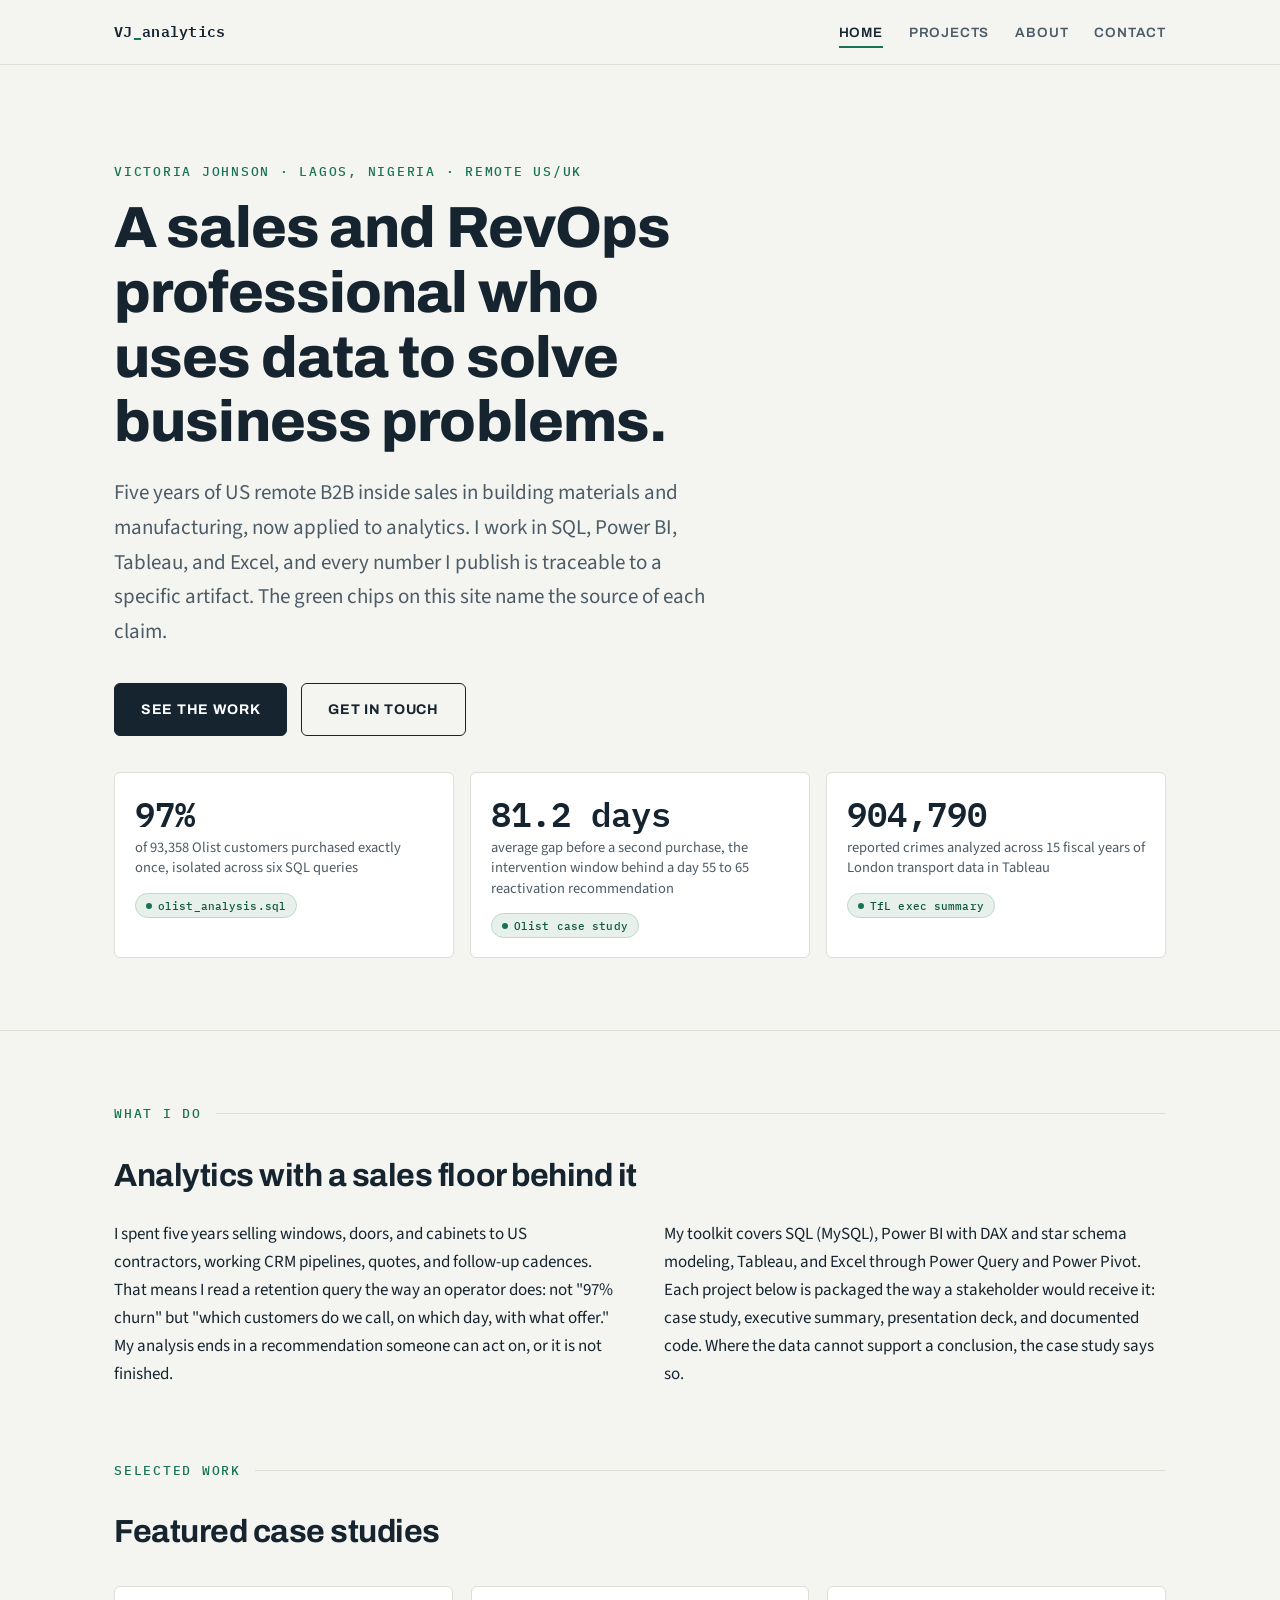
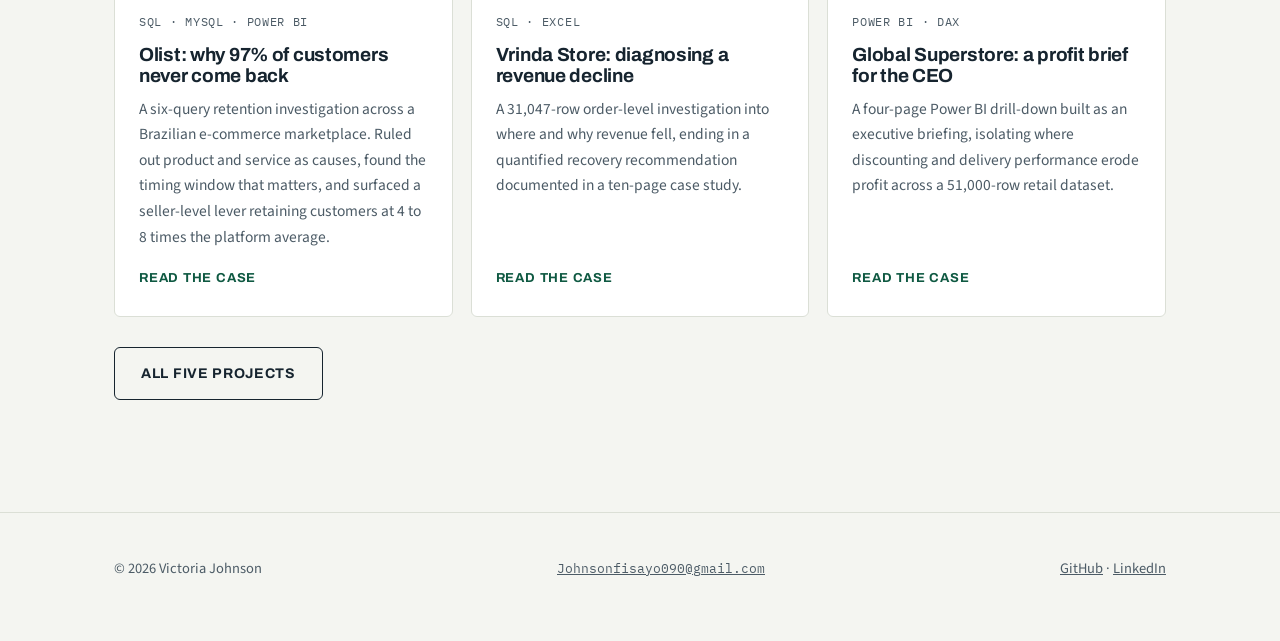
==== index.html @ cd7b1231 "Add files via upload Add portfolio website" ====
<!DOCTYPE html>
<html lang="en">
<head>
<meta charset="UTF-8">
<meta name="viewport" content="width=device-width, initial-scale=1">
<title>Victoria Johnson · Revenue Operations and Data Analyst</title>
<meta name="description" content="Sales and RevOps professional who uses data to solve business problems. SQL, Power BI, Tableau, Excel. Five documented case studies with traceable evidence.">
<link rel="stylesheet" href="styles.css">
</head>
<body>
<header class="site"><div class="wrap nav">
  <a class="mark" href="index.html">VJ<b>_</b>analytics</a>
  <ul>
    <li><a class="on" href="index.html">Home</a></li>
    <li><a href="projects.html">Projects</a></li>
    <li><a href="about.html">About</a></li>
    <li><a href="contact.html">Contact</a></li>
  </ul>
</div></header>

<div class="hero"><div class="wrap">
  <div class="hero-grid">
    <div>
      <p class="eyebrow">Victoria Johnson · Lagos, Nigeria · Remote US/UK</p>
      <h1>A sales and RevOps professional who uses data to solve business problems.</h1>
      <p class="lede">Five years of US remote B2B inside sales in building materials and manufacturing, now applied to analytics. I work in SQL, Power BI, Tableau, and Excel, and every number I publish is traceable to a specific artifact. The green chips on this site name the source of each claim.</p>
      <div class="btn-row">
        <a class="btn solid" href="projects.html">See the work</a>
        <a class="btn ghost" href="contact.html">Get in touch</a>
      </div>
    </div>
    <figure class="portrait">
      <img src="assets/victoria-professional.jpg" alt="Victoria Johnson, Business and Data Analyst" onerror="this.closest('figure').style.display='none'">
      <figcaption>Victoria Johnson · Business and Data Analyst</figcaption>
    </figure>
  </div>

  <div class="stats">
    <div class="stat">
      <span class="num">97%</span>
      <span class="label">of 93,358 Olist customers purchased exactly once, isolated across six SQL queries</span>
      <span class="chip">olist_analysis.sql</span>
    </div>
    <div class="stat">
      <span class="num">81.2 days</span>
      <span class="label">average gap before a second purchase, the intervention window behind a day 55 to 65 reactivation recommendation</span>
      <span class="chip">Olist case study</span>
    </div>
    <div class="stat">
      <span class="num">904,790</span>
      <span class="label">reported crimes analyzed across 15 fiscal years of London transport data in Tableau</span>
      <span class="chip">TfL exec summary</span>
    </div>
  </div>
</div></div>

<section><div class="wrap">
  <div class="rule-label"><p class="eyebrow" style="margin:0">What I do</p></div>
  <h2>Analytics with a sales floor behind it</h2>
  <div class="two-col" style="margin-top:26px">
    <p>I spent five years selling windows, doors, and cabinets to US contractors, working CRM pipelines, quotes, and follow-up cadences. That means I read a retention query the way an operator does: not "97% churn" but "which customers do we call, on which day, with what offer." My analysis ends in a recommendation someone can act on, or it is not finished.</p>
    <p>My toolkit covers SQL (MySQL), Power BI with DAX and star schema modeling, Tableau, and Excel through Power Query and Power Pivot. Each project below is packaged the way a stakeholder would receive it: case study, executive summary, presentation deck, and documented code. Where the data cannot support a conclusion, the case study says so.</p>
  </div>
</div></section>

<section style="padding-top:0"><div class="wrap">
  <div class="rule-label"><p class="eyebrow" style="margin:0">Selected work</p></div>
  <h2>Featured case studies</h2>
  <div class="cards">
    <a class="card" href="olist.html">
      <span class="tools">SQL · MySQL · Power BI</span>
      <h3>Olist: why 97% of customers never come back</h3>
      <p>A six-query retention investigation across a Brazilian e-commerce marketplace. Ruled out product and service as causes, found the timing window that matters, and surfaced a seller-level lever retaining customers at 4 to 8 times the platform average.</p>
      <span class="go">Read the case</span>
    </a>
    <a class="card" href="vrinda.html">
      <span class="tools">SQL · Excel</span>
      <h3>Vrinda Store: diagnosing a revenue decline</h3>
      <p>A 31,047-row order-level investigation into where and why revenue fell, ending in a quantified recovery recommendation documented in a ten-page case study.</p>
      <span class="go">Read the case</span>
    </a>
    <a class="card" href="superstore.html">
      <span class="tools">Power BI · DAX</span>
      <h3>Global Superstore: a profit brief for the CEO</h3>
      <p>A four-page Power BI drill-down built as an executive briefing, isolating where discounting and delivery performance erode profit across a 51,000-row retail dataset.</p>
      <span class="go">Read the case</span>
    </a>
  </div>
  <div style="margin-top:30px"><a class="btn ghost" href="projects.html">All five projects</a></div>
</div></section>

<footer><div class="wrap foot">
  <span>© 2026 Victoria Johnson</span>
  <span class="mono"><a href="mailto:Johnsonfisayo090@gmail.com">Johnsonfisayo090@gmail.com</a></span>
  <span><a href="https://github.com/Vickytoria-lab">GitHub</a> · <a href="https://linkedin.com/in/victoria-johnson-a35b73405">LinkedIn</a></span>
</div></footer>
</body>
</html>
---- styles.css ----
/* Victoria Johnson · Evidence-ledger design system */
@import url('https://fonts.googleapis.com/css2?family=Archivo:wght@500;600;700;800&family=Source+Sans+3:ital,wght@0,400;0,600;1,400&family=IBM+Plex+Mono:wght@400;500;600&display=swap');

:root{
  --ink:#16242F;
  --ink-soft:#4C5B66;
  --paper:#F4F5F1;
  --panel:#FFFFFF;
  --line:#DBDFD6;
  --green:#177357;
  --green-deep:#0F5942;
  --green-soft:#E7F0EB;
  --amber:#A96A1C;
  --max:1100px;
  --radius:6px;
}
*{margin:0;padding:0;box-sizing:border-box}
html{scroll-behavior:smooth}
@media (prefers-reduced-motion:reduce){html{scroll-behavior:auto}*{animation:none!important;transition:none!important}}
body{
  font-family:'Source Sans 3',system-ui,sans-serif;
  font-size:17px;line-height:1.65;
  color:var(--ink);background:var(--paper);
  -webkit-font-smoothing:antialiased;
}
a{color:var(--green-deep)}
a:focus-visible,button:focus-visible{outline:2px solid var(--green);outline-offset:3px}
.wrap{max-width:var(--max);margin:0 auto;padding:0 24px}

/* ---------- nav ---------- */
header.site{
  position:sticky;top:0;z-index:50;
  background:rgba(244,245,241,.92);backdrop-filter:blur(8px);
  border-bottom:1px solid var(--line);
}
.nav{display:flex;align-items:center;justify-content:space-between;height:64px}
.mark{font-family:'IBM Plex Mono',monospace;font-weight:600;font-size:15px;color:var(--ink);text-decoration:none;letter-spacing:.02em}
.mark b{color:var(--green)}
.nav ul{display:flex;gap:26px;list-style:none}
.nav ul a{font-family:'Archivo',sans-serif;font-weight:600;font-size:13.5px;letter-spacing:.06em;text-transform:uppercase;text-decoration:none;color:var(--ink-soft);padding:6px 0;border-bottom:2px solid transparent}
.nav ul a:hover{color:var(--ink)}
.nav ul a.on{color:var(--ink);border-bottom-color:var(--green)}
@media(max-width:640px){.nav ul{gap:16px}.nav ul a{font-size:12px}}

/* ---------- type ---------- */
h1,h2,h3{font-family:'Archivo',sans-serif;line-height:1.12;letter-spacing:-.015em}
h1{font-weight:800;font-size:clamp(34px,5.5vw,58px)}
h2{font-weight:700;font-size:clamp(24px,3.2vw,32px)}
h3{font-weight:700;font-size:19px}
.eyebrow{font-family:'IBM Plex Mono',monospace;font-size:12.5px;font-weight:500;letter-spacing:.14em;text-transform:uppercase;color:var(--green);margin-bottom:14px}
.lede{font-size:clamp(18px,2.2vw,21px);color:var(--ink-soft);max-width:46em}
p{max-width:46em}

/* ---------- evidence chip: the signature ---------- */
.chip{
  display:inline-flex;align-items:center;gap:6px;
  font-family:'IBM Plex Mono',monospace;font-size:11px;font-weight:500;
  color:var(--green-deep);background:var(--green-soft);
  border:1px solid #BFD8CC;border-radius:100px;
  padding:2.5px 10px;vertical-align:middle;white-space:nowrap;
  letter-spacing:.01em;
}
.chip::before{content:"";width:6px;height:6px;border-radius:50%;background:var(--green)}
.num{font-family:'IBM Plex Mono',monospace;font-weight:600;font-variant-numeric:tabular-nums}

/* ---------- sections ---------- */
section{padding:72px 0}
.hero{padding:96px 0 72px;border-bottom:1px solid var(--line)}
.hero h1{max-width:15em;margin:0 0 20px}
.hero .lede{margin-bottom:34px}
.rule-label{display:flex;align-items:center;gap:14px;margin-bottom:34px}
.rule-label::after{content:"";flex:1;height:1px;background:var(--line)}

/* ---------- stat cards ---------- */
.stats{display:grid;grid-template-columns:repeat(auto-fit,minmax(230px,1fr));gap:16px;margin:36px 0 0}
.stat{background:var(--panel);border:1px solid var(--line);border-radius:var(--radius);padding:22px 20px 18px}
.stat .num{display:block;font-size:34px;color:var(--ink);line-height:1.1}
.stat .label{display:block;font-size:14.5px;color:var(--ink-soft);margin:6px 0 12px;line-height:1.4}

/* ---------- buttons ---------- */
.btn{display:inline-block;font-family:'Archivo',sans-serif;font-weight:700;font-size:14px;letter-spacing:.05em;text-transform:uppercase;text-decoration:none;padding:14px 26px;border-radius:var(--radius);border:1.5px solid var(--ink)}
.btn.solid{background:var(--ink);color:#fff}
.btn.solid:hover{background:var(--green-deep);border-color:var(--green-deep)}
.btn.ghost{color:var(--ink)}
.btn.ghost:hover{border-color:var(--green);color:var(--green-deep)}
.btn-row{display:flex;gap:14px;flex-wrap:wrap}

/* ---------- project cards ---------- */
.cards{display:grid;grid-template-columns:repeat(auto-fill,minmax(320px,1fr));gap:18px;margin-top:36px}
.card{background:var(--panel);border:1px solid var(--line);border-radius:var(--radius);padding:26px 24px;display:flex;flex-direction:column;text-decoration:none;color:var(--ink);transition:border-color .15s, transform .15s}
.card:hover{border-color:var(--green);transform:translateY(-2px)}
.card .tools{font-family:'IBM Plex Mono',monospace;font-size:11.5px;color:var(--ink-soft);letter-spacing:.06em;text-transform:uppercase;margin-bottom:12px}
.card h3{margin-bottom:10px}
.card p{font-size:15.5px;color:var(--ink-soft);flex:1}
.card .go{font-family:'Archivo',sans-serif;font-weight:700;font-size:13px;letter-spacing:.06em;text-transform:uppercase;color:var(--green-deep);margin-top:18px}

/* ---------- case pages ---------- */
.case-head{padding:72px 0 48px;border-bottom:1px solid var(--line)}
.meta{display:flex;flex-wrap:wrap;gap:10px 28px;margin-top:26px;font-family:'IBM Plex Mono',monospace;font-size:13px;color:var(--ink-soft)}
.meta b{color:var(--ink);font-weight:600}
.case section{padding:52px 0;border-bottom:1px solid var(--line)}
.case section:last-of-type{border-bottom:none}
.case h2{margin-bottom:18px}
.case p + p{margin-top:14px}
.finding{background:var(--panel);border:1px solid var(--line);border-left:3px solid var(--green);border-radius:var(--radius);padding:22px 24px;margin-top:16px}
.finding h3{margin-bottom:8px}
.finding p{font-size:16px;color:var(--ink-soft)}
.caveat{background:#FBF6EC;border:1px solid #E8DCC2;border-left:3px solid var(--amber);border-radius:var(--radius);padding:20px 24px;margin-top:16px;font-size:15.5px;color:#5C4A28}
.artifact-list{list-style:none;margin-top:14px}
.artifact-list li{display:flex;align-items:baseline;gap:12px;padding:12px 0;border-bottom:1px dashed var(--line);font-size:15.5px}
.artifact-list li::before{content:"→";font-family:'IBM Plex Mono',monospace;color:var(--green)}
.shot{margin-top:26px}
.shot img{width:100%;border:1px solid var(--line);border-radius:var(--radius);display:block}
.shot figcaption{font-family:'IBM Plex Mono',monospace;font-size:12px;color:var(--ink-soft);margin-top:8px}

/* ---------- about / lists ---------- */
.two-col{display:grid;grid-template-columns:1fr 1fr;gap:48px}
@media(max-width:820px){.two-col{grid-template-columns:1fr}}
.skill-groups{display:grid;grid-template-columns:repeat(auto-fit,minmax(240px,1fr));gap:18px;margin-top:30px}
.skill-groups .g{background:var(--panel);border:1px solid var(--line);border-radius:var(--radius);padding:20px}
.skill-groups h3{font-size:15px;text-transform:uppercase;letter-spacing:.06em;margin-bottom:10px;color:var(--green-deep)}
.skill-groups ul{list-style:none;font-size:15.5px;color:var(--ink-soft)}
.skill-groups li{padding:4px 0}
.timeline{margin-top:26px;border-left:2px solid var(--line);padding-left:26px}
.timeline .t{margin-bottom:26px;position:relative}
.timeline .t::before{content:"";position:absolute;left:-32.5px;top:7px;width:11px;height:11px;border-radius:50%;background:var(--paper);border:2.5px solid var(--green)}
.timeline .when{font-family:'IBM Plex Mono',monospace;font-size:12.5px;color:var(--ink-soft);letter-spacing:.05em}
.timeline h3{margin:4px 0 6px}
.timeline p{font-size:15.5px;color:var(--ink-soft)}

/* ---------- contact ---------- */
.contact-grid{display:grid;grid-template-columns:repeat(auto-fit,minmax(260px,1fr));gap:18px;margin-top:36px}
.contact-grid a{background:var(--panel);border:1px solid var(--line);border-radius:var(--radius);padding:24px;text-decoration:none;color:var(--ink);display:block;transition:border-color .15s}
.contact-grid a:hover{border-color:var(--green)}
.contact-grid .k{font-family:'IBM Plex Mono',monospace;font-size:12px;letter-spacing:.1em;text-transform:uppercase;color:var(--green);display:block;margin-bottom:8px}
.contact-grid .v{font-weight:600;word-break:break-all}

/* ---------- portraits ---------- */
.hero-grid{display:grid;grid-template-columns:1.5fr 1fr;gap:56px;align-items:center}
@media(max-width:820px){.hero-grid{grid-template-columns:1fr}.hero-grid .portrait{max-width:340px}}
.portrait{position:relative}
.portrait img{width:100%;display:block;border-radius:var(--radius);border:1px solid var(--line);box-shadow:0 18px 40px -22px rgba(22,36,47,.35)}
.portrait figcaption{font-family:'IBM Plex Mono',monospace;font-size:12px;color:var(--ink-soft);margin-top:10px}
.portrait::after{content:"";position:absolute;inset:14px -14px -14px 14px;border:1.5px solid var(--green);border-radius:var(--radius);z-index:-1}

/* ---------- pager ---------- */
.pager{display:flex;justify-content:space-between;gap:16px;padding:34px 0 8px}
.pager a{font-family:'Archivo',sans-serif;font-weight:700;font-size:13.5px;letter-spacing:.05em;text-transform:uppercase;text-decoration:none;color:var(--ink);border:1.5px solid var(--line);border-radius:var(--radius);padding:14px 20px;flex:1;max-width:340px}
.pager a:hover{border-color:var(--green);color:var(--green-deep)}
.pager .next{text-align:right;margin-left:auto}
.pager small{display:block;font-family:'IBM Plex Mono',monospace;font-weight:400;font-size:11px;letter-spacing:.1em;color:var(--ink-soft);text-transform:uppercase;margin-bottom:4px}

/* ---------- footer ---------- */
footer{border-top:1px solid var(--line);padding:44px 0 60px;margin-top:40px}
.foot{display:flex;flex-wrap:wrap;gap:18px 40px;justify-content:space-between;align-items:baseline;font-size:14.5px;color:var(--ink-soft)}
.foot a{color:var(--ink-soft)}
.foot .mono{font-family:'IBM Plex Mono',monospace;font-size:12.5px}
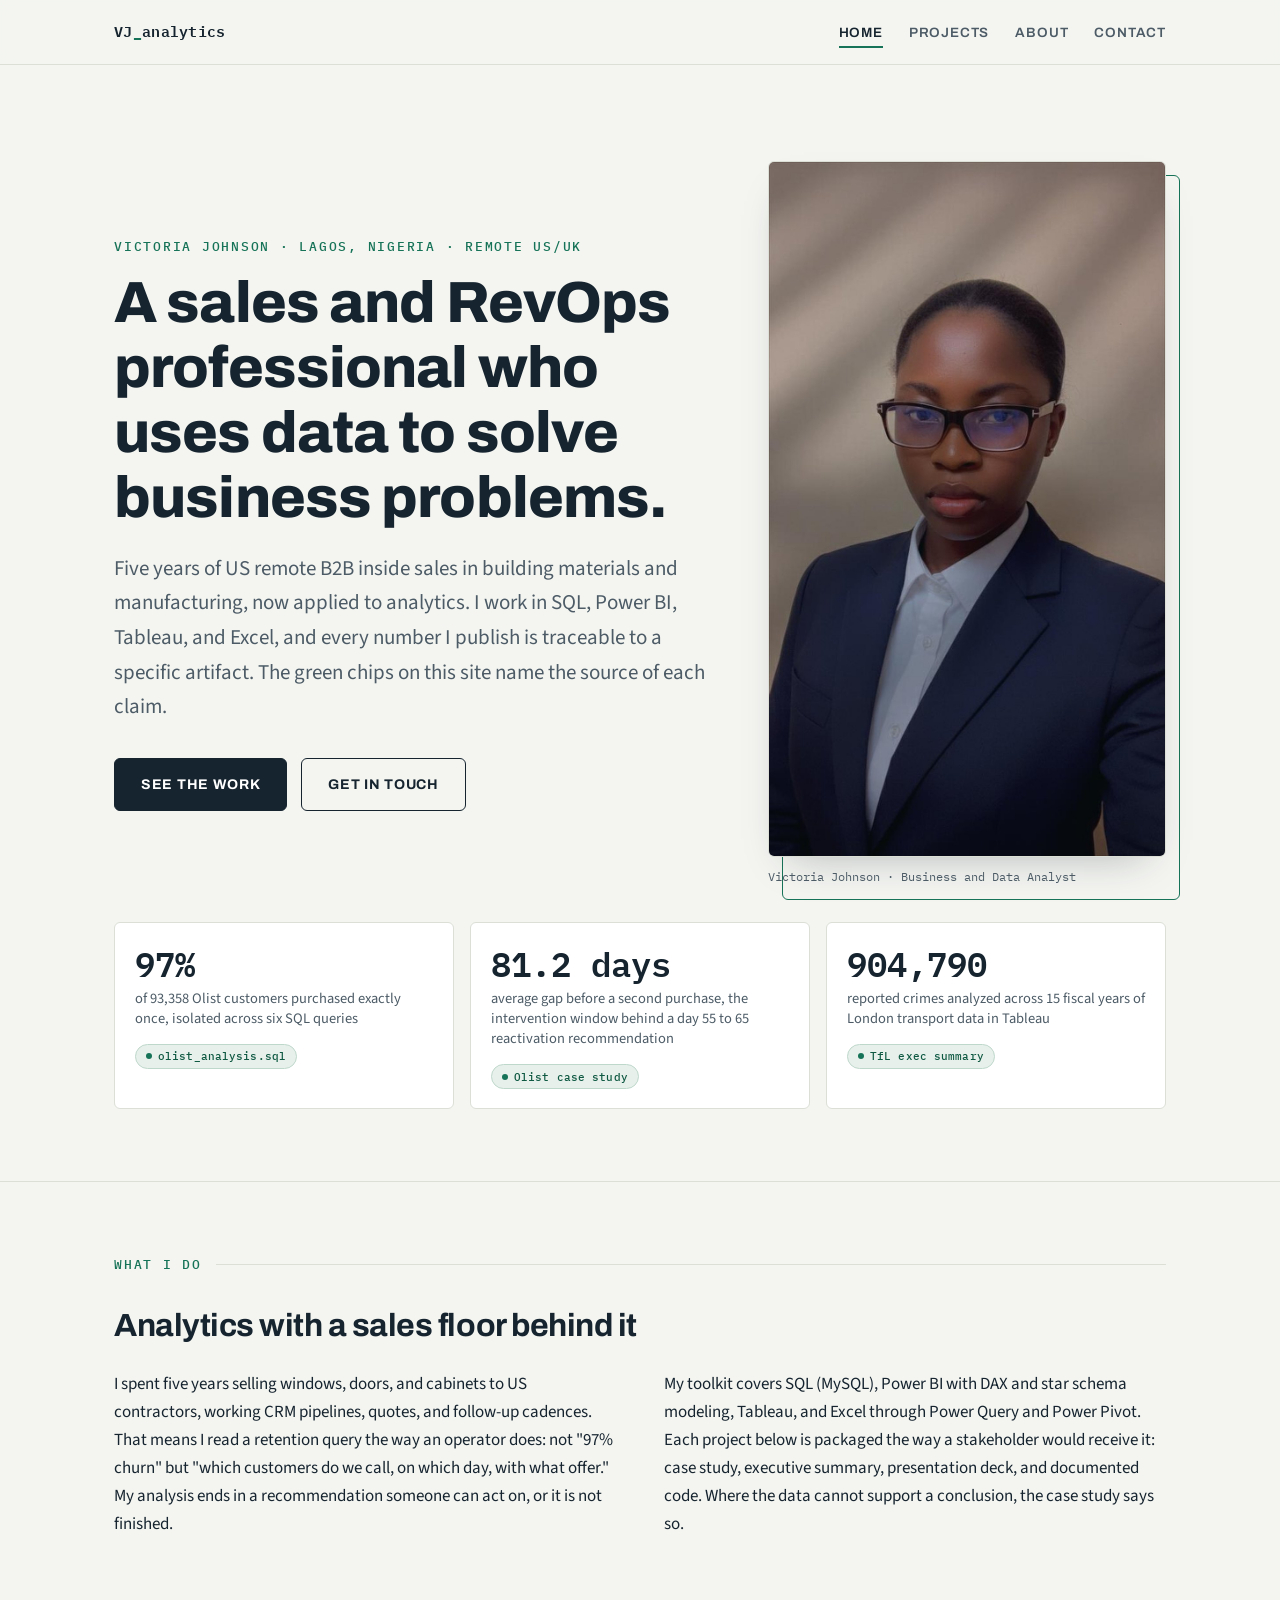
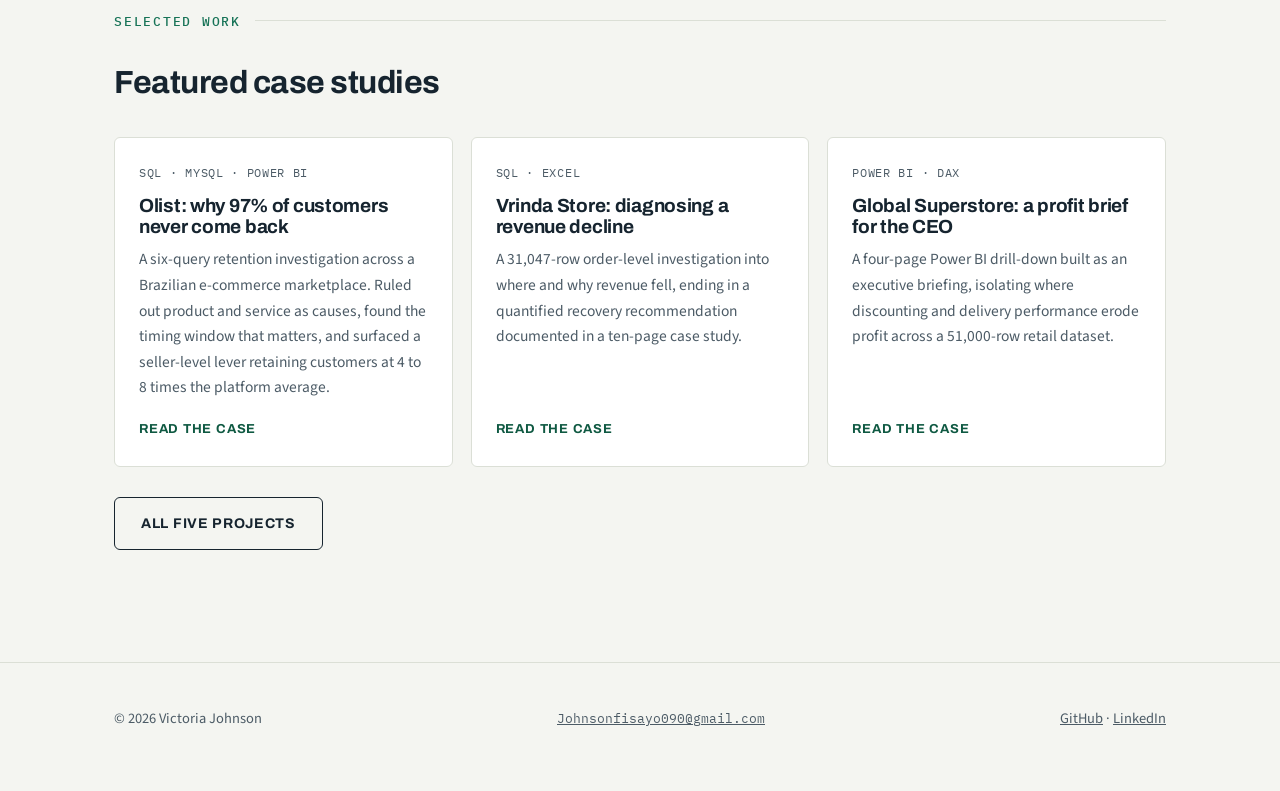
==== commit 28f1d881: "Add files via upload" ====
--- a/index.html
+++ b/index.html
@@ -30,7 +30,7 @@
       </div>
     </div>
     <figure class="portrait">
-      <img src="assets/victoria-professional.jpg" alt="Victoria Johnson, Business and Data Analyst" onerror="this.closest('figure').style.display='none'">
+      <img src="victoria-professional.jpg" alt="Victoria Johnson, Business and Data Analyst" onerror="this.closest('figure').style.display='none'">
       <figcaption>Victoria Johnson · Business and Data Analyst</figcaption>
     </figure>
   </div>
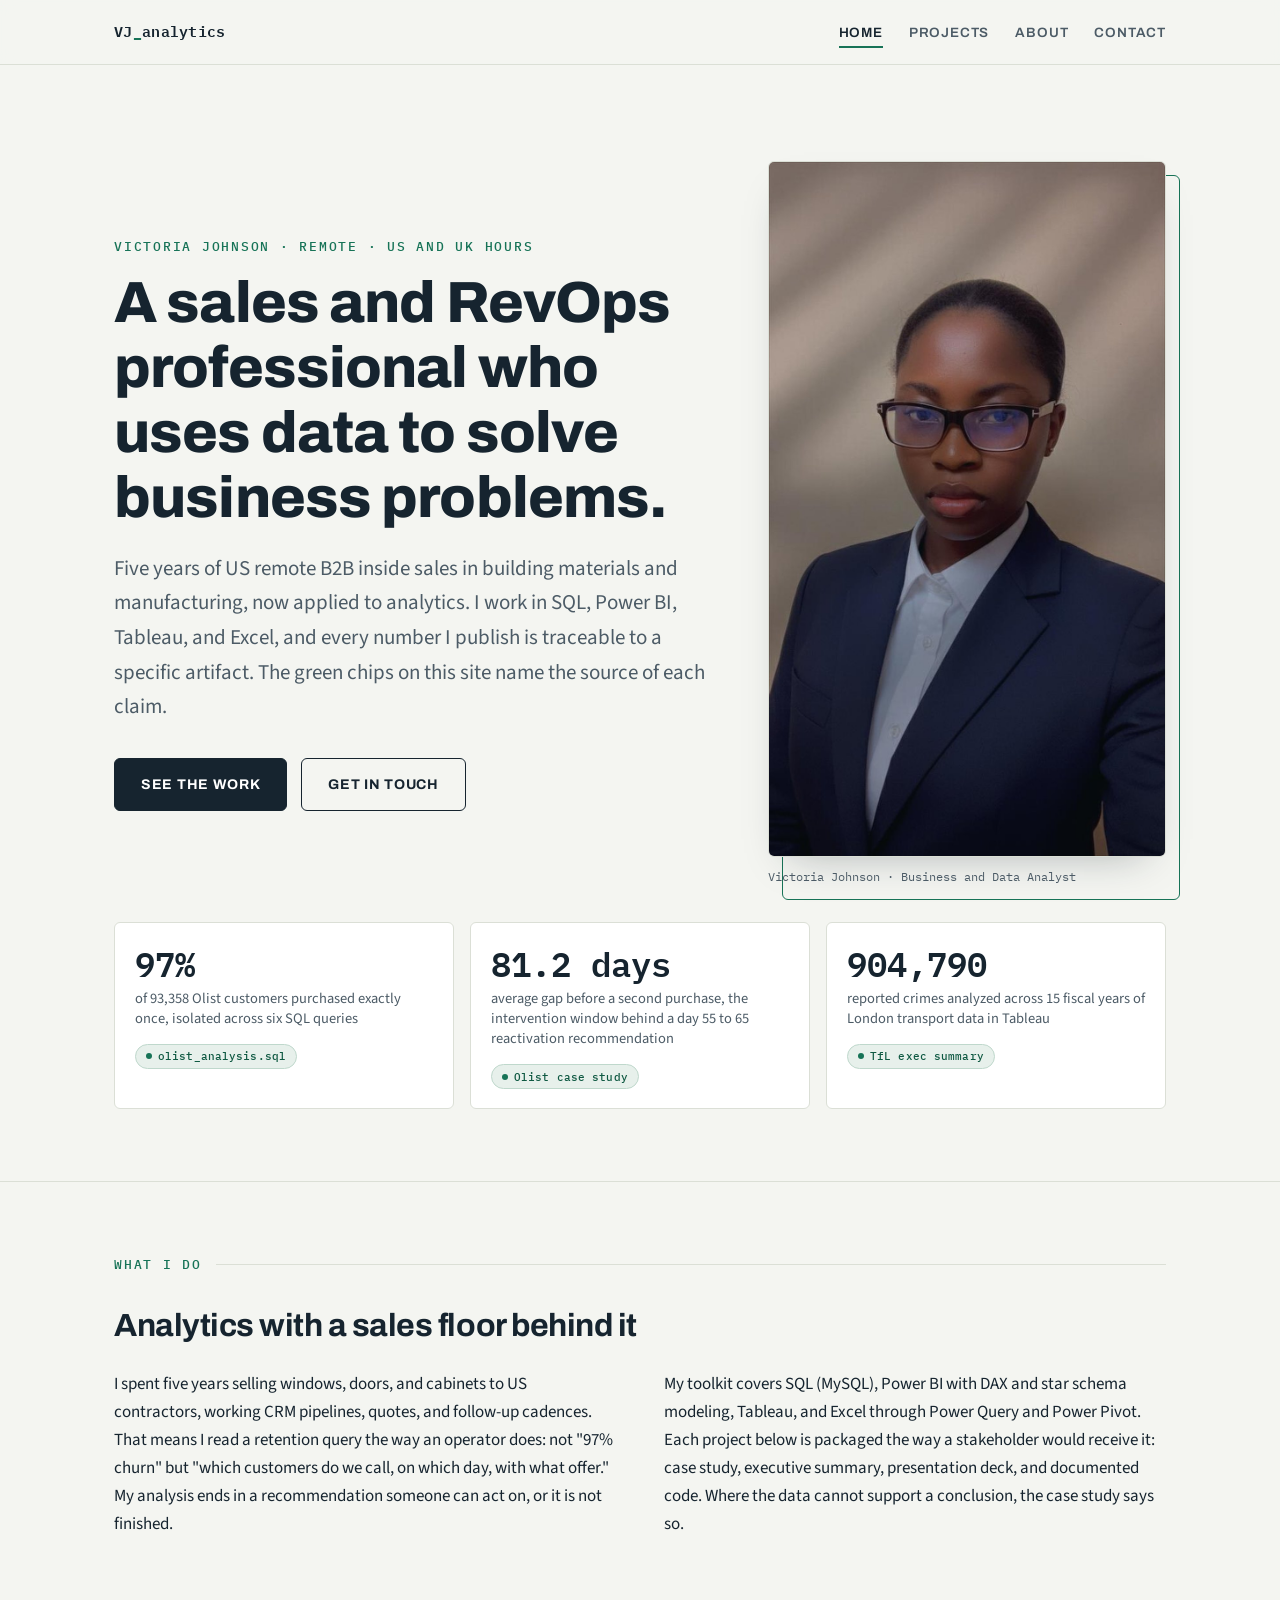
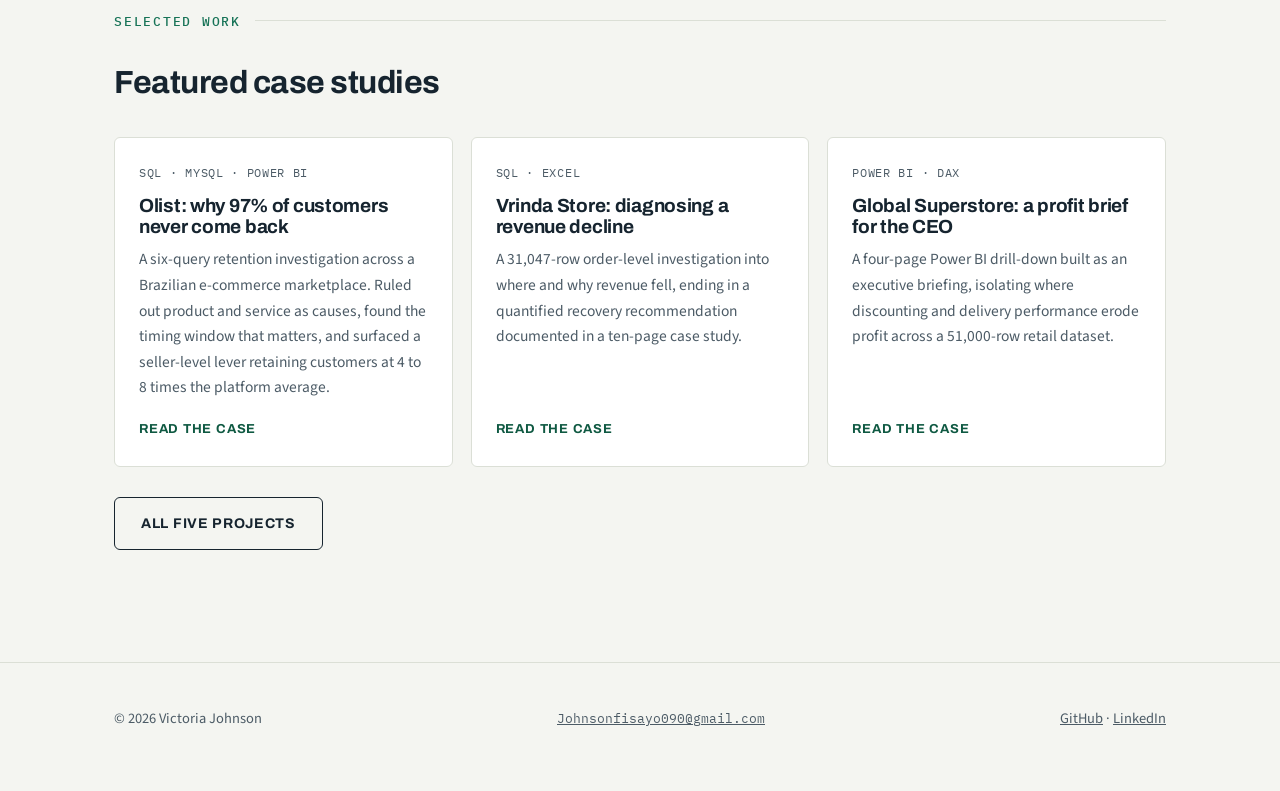
==== commit 454e9c30: "Add files via upload" ====
--- a/index.html
+++ b/index.html
@@ -21,7 +21,7 @@
 <div class="hero"><div class="wrap">
   <div class="hero-grid">
     <div>
-      <p class="eyebrow">Victoria Johnson · Lagos, Nigeria · Remote US/UK</p>
+      <p class="eyebrow">Victoria Johnson · Remote · US and UK hours</p>
       <h1>A sales and RevOps professional who uses data to solve business problems.</h1>
       <p class="lede">Five years of US remote B2B inside sales in building materials and manufacturing, now applied to analytics. I work in SQL, Power BI, Tableau, and Excel, and every number I publish is traceable to a specific artifact. The green chips on this site name the source of each claim.</p>
       <div class="btn-row">
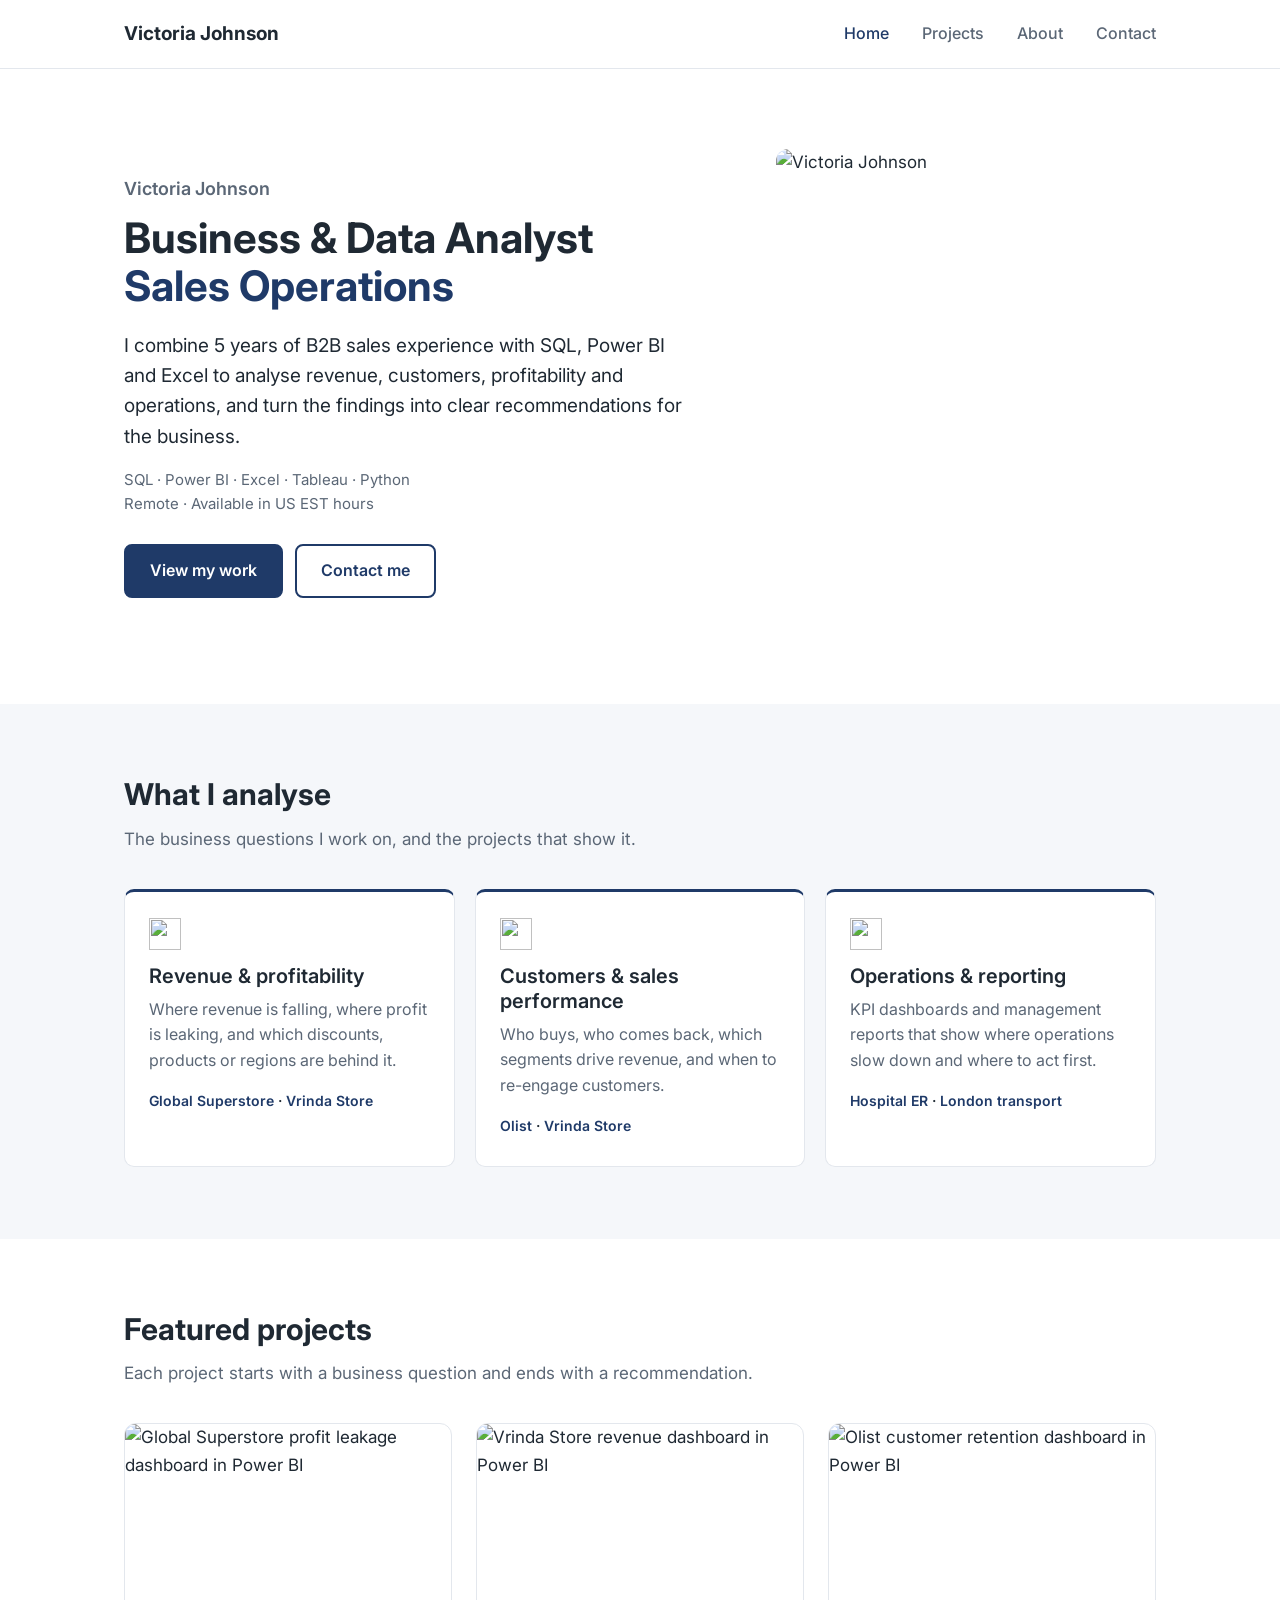
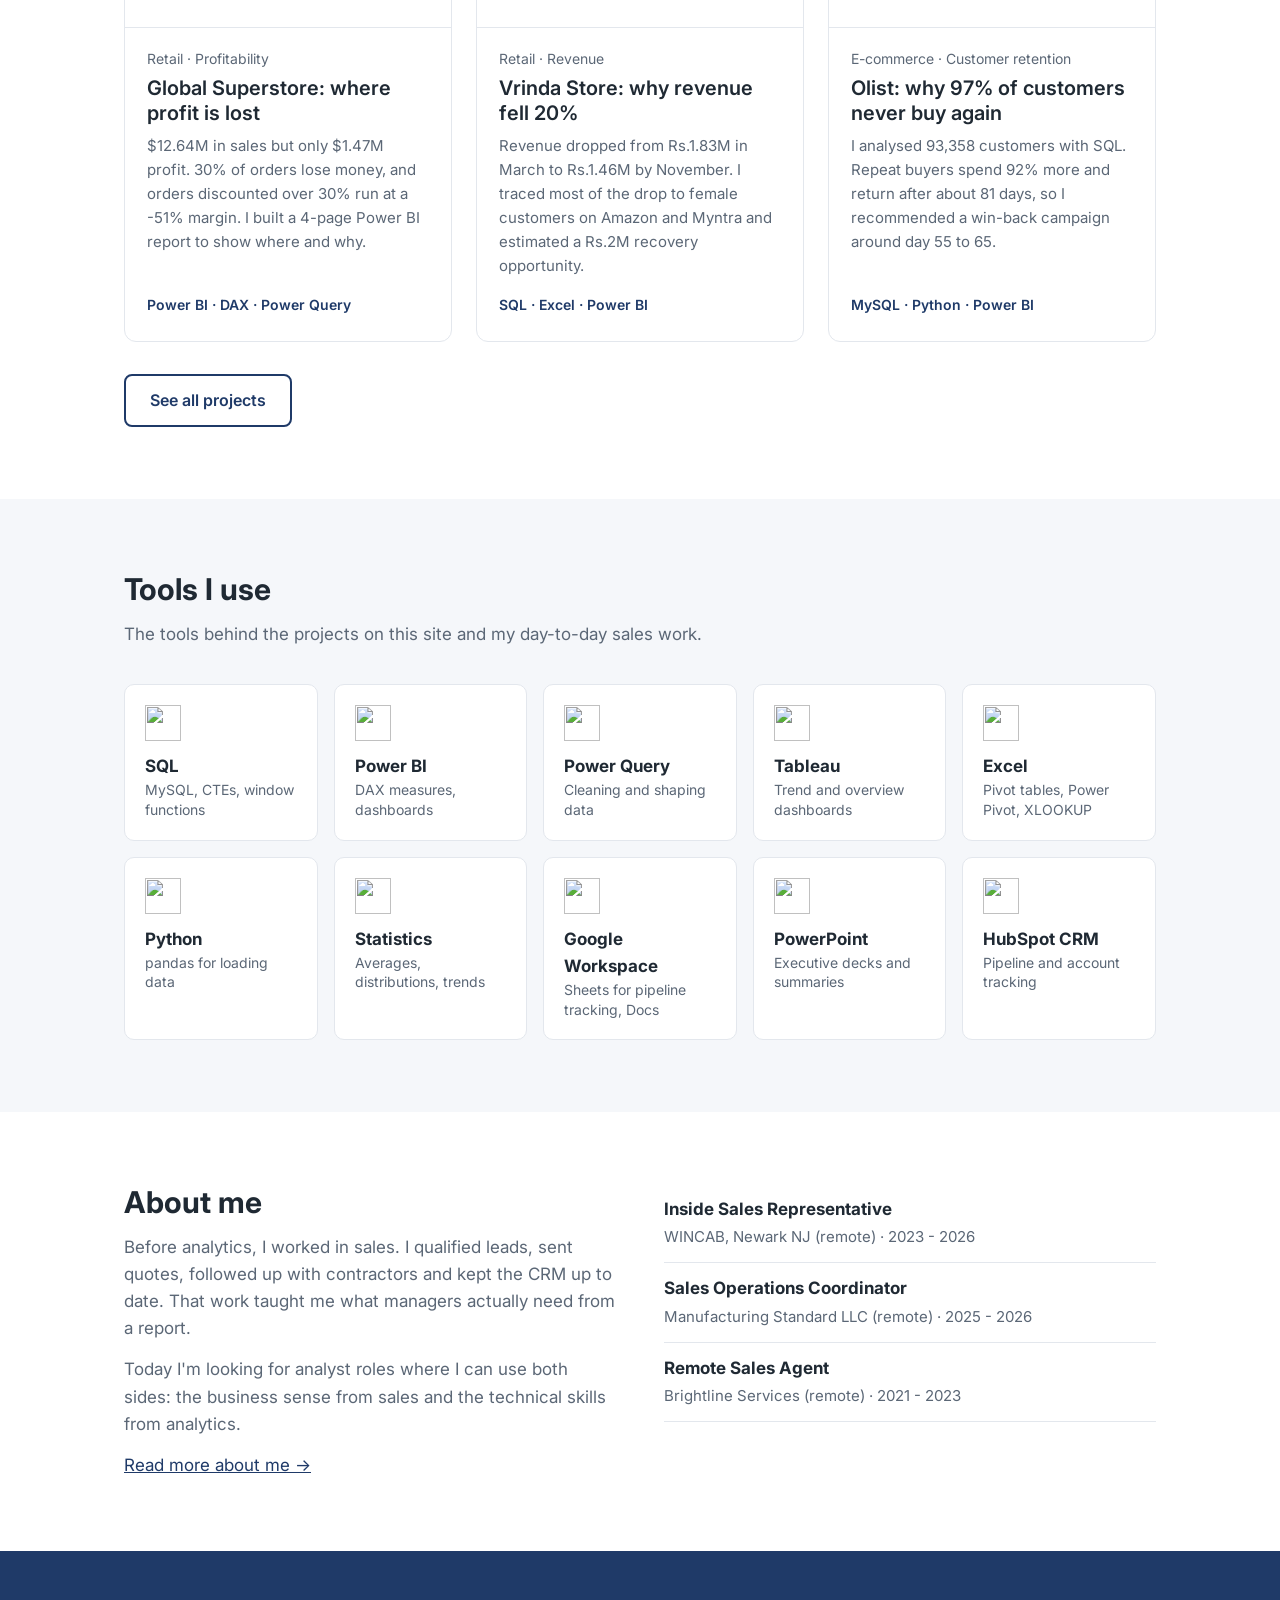
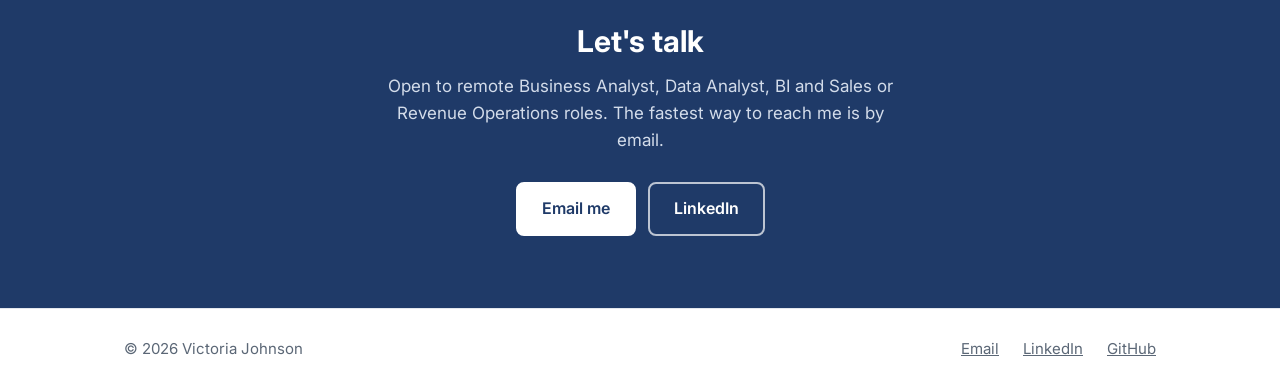
==== commit 1bcf88d4: "Add files via upload" ====
--- a/index.html
+++ b/index.html
@@ -3,96 +3,162 @@
 <head>
 <meta charset="UTF-8">
 <meta name="viewport" content="width=device-width, initial-scale=1">
-<title>Victoria Johnson · Revenue Operations and Data Analyst</title>
-<meta name="description" content="Sales and RevOps professional who uses data to solve business problems. SQL, Power BI, Tableau, Excel. Five documented case studies with traceable evidence.">
+<title>Victoria Johnson | Business &amp; Data Analyst | Sales Operations</title>
+<meta name="description" content="Victoria Johnson, Business & Data Analyst with a Sales Operations background. 5 years of B2B sales experience combined with SQL, Power BI, Excel and Tableau.">
 <link rel="stylesheet" href="styles.css">
 </head>
 <body>
-<header class="site"><div class="wrap nav">
-  <a class="mark" href="index.html">VJ<b>_</b>analytics</a>
-  <ul>
-    <li><a class="on" href="index.html">Home</a></li>
-    <li><a href="projects.html">Projects</a></li>
-    <li><a href="about.html">About</a></li>
-    <li><a href="contact.html">Contact</a></li>
-  </ul>
-</div></header>
 
-<div class="hero"><div class="wrap">
-  <div class="hero-grid">
+<header class="site-header">
+  <div class="container">
+    <a class="logo" href="index.html">Victoria Johnson</a>
+    <nav class="site-nav">
+      <a class="active" href="index.html">Home</a>
+      <a href="projects.html">Projects</a>
+      <a href="about.html">About</a>
+      <a href="contact.html">Contact</a>
+    </nav>
+  </div>
+</header>
+
+<section class="hero">
+  <div class="container">
     <div>
-      <p class="eyebrow">Victoria Johnson · Remote · US and UK hours</p>
-      <h1>A sales and RevOps professional who uses data to solve business problems.</h1>
-      <p class="lede">Five years of US remote B2B inside sales in building materials and manufacturing, now applied to analytics. I work in SQL, Power BI, Tableau, and Excel, and every number I publish is traceable to a specific artifact. The green chips on this site name the source of each claim.</p>
-      <div class="btn-row">
-        <a class="btn solid" href="projects.html">See the work</a>
-        <a class="btn ghost" href="contact.html">Get in touch</a>
+      <p class="name">Victoria Johnson</p>
+      <h1>Business &amp; Data Analyst<span class="sr-only"> | </span><span class="title-split">Sales Operations</span></h1>
+      <p class="lead">I combine 5 years of B2B sales experience with SQL, Power BI and Excel to analyse revenue, customers, profitability and operations, and turn the findings into clear recommendations for the business.</p>
+      <p class="details">SQL &middot; Power BI &middot; Excel &middot; Tableau &middot; Python<br>Remote &middot; Available in US EST hours</p>
+      <div class="buttons">
+        <a class="btn btn-primary" href="projects.html">View my work</a>
+        <a class="btn btn-outline" href="contact.html">Contact me</a>
       </div>
     </div>
-    <figure class="portrait">
-      <img src="victoria-professional.jpg" alt="Victoria Johnson, Business and Data Analyst" onerror="this.closest('figure').style.display='none'">
-      <figcaption>Victoria Johnson · Business and Data Analyst</figcaption>
-    </figure>
-  </div>
-
-  <div class="stats">
-    <div class="stat">
-      <span class="num">97%</span>
-      <span class="label">of 93,358 Olist customers purchased exactly once, isolated across six SQL queries</span>
-      <span class="chip">olist_analysis.sql</span>
-    </div>
-    <div class="stat">
-      <span class="num">81.2 days</span>
-      <span class="label">average gap before a second purchase, the intervention window behind a day 55 to 65 reactivation recommendation</span>
-      <span class="chip">Olist case study</span>
-    </div>
-    <div class="stat">
-      <span class="num">904,790</span>
-      <span class="label">reported crimes analyzed across 15 fiscal years of London transport data in Tableau</span>
-      <span class="chip">TfL exec summary</span>
+    <div class="hero-photo">
+      <img src="assets/victoria-professional.jpg" alt="Victoria Johnson">
     </div>
   </div>
-</div></div>
+</section>
 
-<section><div class="wrap">
-  <div class="rule-label"><p class="eyebrow" style="margin:0">What I do</p></div>
-  <h2>Analytics with a sales floor behind it</h2>
-  <div class="two-col" style="margin-top:26px">
-    <p>I spent five years selling windows, doors, and cabinets to US contractors, working CRM pipelines, quotes, and follow-up cadences. That means I read a retention query the way an operator does: not "97% churn" but "which customers do we call, on which day, with what offer." My analysis ends in a recommendation someone can act on, or it is not finished.</p>
-    <p>My toolkit covers SQL (MySQL), Power BI with DAX and star schema modeling, Tableau, and Excel through Power Query and Power Pivot. Each project below is packaged the way a stakeholder would receive it: case study, executive summary, presentation deck, and documented code. Where the data cannot support a conclusion, the case study says so.</p>
+<section class="bg-light">
+  <div class="container">
+    <h2>What I analyse</h2>
+    <p class="section-intro">The business questions I work on, and the projects that show it.</p>
+    <div class="focus-areas">
+      <div class="focus">
+        <img src="assets/icons/revenue.svg" alt="">
+        <h3>Revenue &amp; profitability</h3>
+        <p>Where revenue is falling, where profit is leaking, and which discounts, products or regions are behind it.</p>
+        <span class="focus-links"><a href="superstore.html">Global Superstore</a> &middot; <a href="vrinda.html">Vrinda Store</a></span>
+      </div>
+      <div class="focus">
+        <img src="assets/icons/customers.svg" alt="">
+        <h3>Customers &amp; sales performance</h3>
+        <p>Who buys, who comes back, which segments drive revenue, and when to re-engage customers.</p>
+        <span class="focus-links"><a href="olist.html">Olist</a> &middot; <a href="vrinda.html">Vrinda Store</a></span>
+      </div>
+      <div class="focus">
+        <img src="assets/icons/operations.svg" alt="">
+        <h3>Operations &amp; reporting</h3>
+        <p>KPI dashboards and management reports that show where operations slow down and where to act first.</p>
+        <span class="focus-links"><a href="hospital.html">Hospital ER</a> &middot; <a href="london-crime.html">London transport</a></span>
+      </div>
+    </div>
   </div>
-</div></section>
+</section>
 
-<section style="padding-top:0"><div class="wrap">
-  <div class="rule-label"><p class="eyebrow" style="margin:0">Selected work</p></div>
-  <h2>Featured case studies</h2>
-  <div class="cards">
-    <a class="card" href="olist.html">
-      <span class="tools">SQL · MySQL · Power BI</span>
-      <h3>Olist: why 97% of customers never come back</h3>
-      <p>A six-query retention investigation across a Brazilian e-commerce marketplace. Ruled out product and service as causes, found the timing window that matters, and surfaced a seller-level lever retaining customers at 4 to 8 times the platform average.</p>
-      <span class="go">Read the case</span>
-    </a>
-    <a class="card" href="vrinda.html">
-      <span class="tools">SQL · Excel</span>
-      <h3>Vrinda Store: diagnosing a revenue decline</h3>
-      <p>A 31,047-row order-level investigation into where and why revenue fell, ending in a quantified recovery recommendation documented in a ten-page case study.</p>
-      <span class="go">Read the case</span>
-    </a>
-    <a class="card" href="superstore.html">
-      <span class="tools">Power BI · DAX</span>
-      <h3>Global Superstore: a profit brief for the CEO</h3>
-      <p>A four-page Power BI drill-down built as an executive briefing, isolating where discounting and delivery performance erode profit across a 51,000-row retail dataset.</p>
-      <span class="go">Read the case</span>
-    </a>
+<section>
+  <div class="container">
+    <h2>Featured projects</h2>
+    <p class="section-intro">Each project starts with a business question and ends with a recommendation.</p>
+    <div class="projects">
+      <a class="project-card" href="superstore.html">
+        <img src="assets/superstore-2-profit-leakage.jpg" alt="Global Superstore profit leakage dashboard in Power BI">
+        <div class="card-body">
+          <span class="card-label">Retail &middot; Profitability</span>
+          <h3>Global Superstore: where profit is lost</h3>
+          <p>$12.64M in sales but only $1.47M profit. 30% of orders lose money, and orders discounted over 30% run at a -51% margin. I built a 4-page Power BI report to show where and why.</p>
+          <span class="card-tools">Power BI &middot; DAX &middot; Power Query</span>
+        </div>
+      </a>
+      <a class="project-card" href="vrinda.html">
+        <img src="assets/vrinda-dashboard.jpg" alt="Vrinda Store revenue dashboard in Power BI">
+        <div class="card-body">
+          <span class="card-label">Retail &middot; Revenue</span>
+          <h3>Vrinda Store: why revenue fell 20%</h3>
+          <p>Revenue dropped from Rs.1.83M in March to Rs.1.46M by November. I traced most of the drop to female customers on Amazon and Myntra and estimated a Rs.2M recovery opportunity.</p>
+          <span class="card-tools">SQL &middot; Excel &middot; Power BI</span>
+        </div>
+      </a>
+      <a class="project-card" href="olist.html">
+        <img src="assets/olist-dashboard.jpg" alt="Olist customer retention dashboard in Power BI">
+        <div class="card-body">
+          <span class="card-label">E-commerce &middot; Customer retention</span>
+          <h3>Olist: why 97% of customers never buy again</h3>
+          <p>I analysed 93,358 customers with SQL. Repeat buyers spend 92% more and return after about 81 days, so I recommended a win-back campaign around day 55 to 65.</p>
+          <span class="card-tools">MySQL &middot; Python &middot; Power BI</span>
+        </div>
+      </a>
+    </div>
+    <div class="see-all"><a class="btn btn-outline" href="projects.html">See all projects</a></div>
   </div>
-  <div style="margin-top:30px"><a class="btn ghost" href="projects.html">All five projects</a></div>
-</div></section>
+</section>
 
-<footer><div class="wrap foot">
-  <span>© 2026 Victoria Johnson</span>
-  <span class="mono"><a href="mailto:Johnsonfisayo090@gmail.com">Johnsonfisayo090@gmail.com</a></span>
-  <span><a href="https://github.com/Vickytoria-lab">GitHub</a> · <a href="https://linkedin.com/in/victoria-johnson-a35b73405">LinkedIn</a></span>
-</div></footer>
+<section class="bg-light">
+  <div class="container">
+    <h2>Tools I use</h2>
+    <p class="section-intro">The tools behind the projects on this site and my day-to-day sales work.</p>
+    <div class="tools tools-grid">
+      <div class="tool"><img src="assets/icons/mysql.svg" alt=""><div><strong>SQL</strong><span>MySQL, CTEs, window functions</span></div></div>
+      <div class="tool"><img src="assets/icons/powerbi.svg" alt=""><div><strong>Power BI</strong><span>DAX measures, dashboards</span></div></div>
+      <div class="tool"><img src="assets/icons/power-query.svg" alt=""><div><strong>Power Query</strong><span>Cleaning and shaping data</span></div></div>
+      <div class="tool"><img src="assets/icons/tableau.svg" alt=""><div><strong>Tableau</strong><span>Trend and overview dashboards</span></div></div>
+      <div class="tool"><img src="assets/icons/excel.svg" alt=""><div><strong>Excel</strong><span>Pivot tables, Power Pivot, XLOOKUP</span></div></div>
+      <div class="tool"><img src="assets/icons/python.svg" alt=""><div><strong>Python</strong><span>pandas for loading data</span></div></div>
+      <div class="tool"><img src="assets/icons/statistics.svg" alt=""><div><strong>Statistics</strong><span>Averages, distributions, trends</span></div></div>
+      <div class="tool"><img src="assets/icons/google-sheets.svg" alt=""><div><strong>Google Workspace</strong><span>Sheets for pipeline tracking, Docs</span></div></div>
+      <div class="tool"><img src="assets/icons/powerpoint.svg" alt=""><div><strong>PowerPoint</strong><span>Executive decks and summaries</span></div></div>
+      <div class="tool"><img src="assets/icons/hubspot.svg" alt=""><div><strong>HubSpot CRM</strong><span>Pipeline and account tracking</span></div></div>
+    </div>
+  </div>
+</section>
+
+<section>
+  <div class="container about-short">
+    <div>
+      <h2>About me</h2>
+      <p>Before analytics, I worked in sales. I qualified leads, sent quotes, followed up with contractors and kept the CRM up to date. That work taught me what managers actually need from a report.</p>
+      <p>Today I'm looking for analyst roles where I can use both sides: the business sense from sales and the technical skills from analytics.</p>
+      <a href="about.html">Read more about me &rarr;</a>
+    </div>
+    <ul>
+      <li><strong>Inside Sales Representative</strong><span>WINCAB, Newark NJ (remote) &middot; 2023 - 2026</span></li>
+      <li><strong>Sales Operations Coordinator</strong><span>Manufacturing Standard LLC (remote) &middot; 2025 - 2026</span></li>
+      <li><strong>Remote Sales Agent</strong><span>Brightline Services (remote) &middot; 2021 - 2023</span></li>
+    </ul>
+  </div>
+</section>
+
+<section class="contact-band">
+  <div class="container contact-box">
+    <h2>Let's talk</h2>
+    <p>Open to remote Business Analyst, Data Analyst, BI and Sales or Revenue Operations roles. The fastest way to reach me is by email.</p>
+    <div class="buttons">
+      <a class="btn btn-white" href="mailto:Johnsonfisayo090@gmail.com">Email me</a>
+      <a class="btn btn-outline-white" href="https://linkedin.com/in/victoria-johnson-a35b73405">LinkedIn</a>
+    </div>
+  </div>
+</section>
+
+<footer class="site-footer">
+  <div class="container">
+    <span>&copy; 2026 Victoria Johnson</span>
+    <span>
+      <a href="mailto:Johnsonfisayo090@gmail.com">Email</a>
+      <a href="https://linkedin.com/in/victoria-johnson-a35b73405">LinkedIn</a>
+      <a href="https://github.com/Vickytoria-lab">GitHub</a>
+    </span>
+  </div>
+</footer>
+
 </body>
 </html>
--- a/styles.css
+++ b/styles.css
@@ -1,157 +1,230 @@
-/* Victoria Johnson · Evidence-ledger design system */
-@import url('https://fonts.googleapis.com/css2?family=Archivo:wght@500;600;700;800&family=Source+Sans+3:ital,wght@0,400;0,600;1,400&family=IBM+Plex+Mono:wght@400;500;600&display=swap');
-
-:root{
-  --ink:#16242F;
-  --ink-soft:#4C5B66;
-  --paper:#F4F5F1;
-  --panel:#FFFFFF;
-  --line:#DBDFD6;
-  --green:#177357;
-  --green-deep:#0F5942;
-  --green-soft:#E7F0EB;
-  --amber:#A96A1C;
-  --max:1100px;
-  --radius:6px;
-}
-*{margin:0;padding:0;box-sizing:border-box}
-html{scroll-behavior:smooth}
-@media (prefers-reduced-motion:reduce){html{scroll-behavior:auto}*{animation:none!important;transition:none!important}}
-body{
-  font-family:'Source Sans 3',system-ui,sans-serif;
-  font-size:17px;line-height:1.65;
-  color:var(--ink);background:var(--paper);
-  -webkit-font-smoothing:antialiased;
-}
-a{color:var(--green-deep)}
-a:focus-visible,button:focus-visible{outline:2px solid var(--green);outline-offset:3px}
-.wrap{max-width:var(--max);margin:0 auto;padding:0 24px}
-
-/* ---------- nav ---------- */
-header.site{
-  position:sticky;top:0;z-index:50;
-  background:rgba(244,245,241,.92);backdrop-filter:blur(8px);
-  border-bottom:1px solid var(--line);
-}
-.nav{display:flex;align-items:center;justify-content:space-between;height:64px}
-.mark{font-family:'IBM Plex Mono',monospace;font-weight:600;font-size:15px;color:var(--ink);text-decoration:none;letter-spacing:.02em}
-.mark b{color:var(--green)}
-.nav ul{display:flex;gap:26px;list-style:none}
-.nav ul a{font-family:'Archivo',sans-serif;font-weight:600;font-size:13.5px;letter-spacing:.06em;text-transform:uppercase;text-decoration:none;color:var(--ink-soft);padding:6px 0;border-bottom:2px solid transparent}
-.nav ul a:hover{color:var(--ink)}
-.nav ul a.on{color:var(--ink);border-bottom-color:var(--green)}
-@media(max-width:640px){.nav ul{gap:16px}.nav ul a{font-size:12px}}
-
-/* ---------- type ---------- */
-h1,h2,h3{font-family:'Archivo',sans-serif;line-height:1.12;letter-spacing:-.015em}
-h1{font-weight:800;font-size:clamp(34px,5.5vw,58px)}
-h2{font-weight:700;font-size:clamp(24px,3.2vw,32px)}
-h3{font-weight:700;font-size:19px}
-.eyebrow{font-family:'IBM Plex Mono',monospace;font-size:12.5px;font-weight:500;letter-spacing:.14em;text-transform:uppercase;color:var(--green);margin-bottom:14px}
-.lede{font-size:clamp(18px,2.2vw,21px);color:var(--ink-soft);max-width:46em}
-p{max-width:46em}
-
-/* ---------- evidence chip: the signature ---------- */
-.chip{
-  display:inline-flex;align-items:center;gap:6px;
-  font-family:'IBM Plex Mono',monospace;font-size:11px;font-weight:500;
-  color:var(--green-deep);background:var(--green-soft);
-  border:1px solid #BFD8CC;border-radius:100px;
-  padding:2.5px 10px;vertical-align:middle;white-space:nowrap;
-  letter-spacing:.01em;
-}
-.chip::before{content:"";width:6px;height:6px;border-radius:50%;background:var(--green)}
-.num{font-family:'IBM Plex Mono',monospace;font-weight:600;font-variant-numeric:tabular-nums}
-
-/* ---------- sections ---------- */
-section{padding:72px 0}
-.hero{padding:96px 0 72px;border-bottom:1px solid var(--line)}
-.hero h1{max-width:15em;margin:0 0 20px}
-.hero .lede{margin-bottom:34px}
-.rule-label{display:flex;align-items:center;gap:14px;margin-bottom:34px}
-.rule-label::after{content:"";flex:1;height:1px;background:var(--line)}
-
-/* ---------- stat cards ---------- */
-.stats{display:grid;grid-template-columns:repeat(auto-fit,minmax(230px,1fr));gap:16px;margin:36px 0 0}
-.stat{background:var(--panel);border:1px solid var(--line);border-radius:var(--radius);padding:22px 20px 18px}
-.stat .num{display:block;font-size:34px;color:var(--ink);line-height:1.1}
-.stat .label{display:block;font-size:14.5px;color:var(--ink-soft);margin:6px 0 12px;line-height:1.4}
-
-/* ---------- buttons ---------- */
-.btn{display:inline-block;font-family:'Archivo',sans-serif;font-weight:700;font-size:14px;letter-spacing:.05em;text-transform:uppercase;text-decoration:none;padding:14px 26px;border-radius:var(--radius);border:1.5px solid var(--ink)}
-.btn.solid{background:var(--ink);color:#fff}
-.btn.solid:hover{background:var(--green-deep);border-color:var(--green-deep)}
-.btn.ghost{color:var(--ink)}
-.btn.ghost:hover{border-color:var(--green);color:var(--green-deep)}
-.btn-row{display:flex;gap:14px;flex-wrap:wrap}
-
-/* ---------- project cards ---------- */
-.cards{display:grid;grid-template-columns:repeat(auto-fill,minmax(320px,1fr));gap:18px;margin-top:36px}
-.card{background:var(--panel);border:1px solid var(--line);border-radius:var(--radius);padding:26px 24px;display:flex;flex-direction:column;text-decoration:none;color:var(--ink);transition:border-color .15s, transform .15s}
-.card:hover{border-color:var(--green);transform:translateY(-2px)}
-.card .tools{font-family:'IBM Plex Mono',monospace;font-size:11.5px;color:var(--ink-soft);letter-spacing:.06em;text-transform:uppercase;margin-bottom:12px}
-.card h3{margin-bottom:10px}
-.card p{font-size:15.5px;color:var(--ink-soft);flex:1}
-.card .go{font-family:'Archivo',sans-serif;font-weight:700;font-size:13px;letter-spacing:.06em;text-transform:uppercase;color:var(--green-deep);margin-top:18px}
-
-/* ---------- case pages ---------- */
-.case-head{padding:72px 0 48px;border-bottom:1px solid var(--line)}
-.meta{display:flex;flex-wrap:wrap;gap:10px 28px;margin-top:26px;font-family:'IBM Plex Mono',monospace;font-size:13px;color:var(--ink-soft)}
-.meta b{color:var(--ink);font-weight:600}
-.case section{padding:52px 0;border-bottom:1px solid var(--line)}
-.case section:last-of-type{border-bottom:none}
-.case h2{margin-bottom:18px}
-.case p + p{margin-top:14px}
-.finding{background:var(--panel);border:1px solid var(--line);border-left:3px solid var(--green);border-radius:var(--radius);padding:22px 24px;margin-top:16px}
-.finding h3{margin-bottom:8px}
-.finding p{font-size:16px;color:var(--ink-soft)}
-.caveat{background:#FBF6EC;border:1px solid #E8DCC2;border-left:3px solid var(--amber);border-radius:var(--radius);padding:20px 24px;margin-top:16px;font-size:15.5px;color:#5C4A28}
-.artifact-list{list-style:none;margin-top:14px}
-.artifact-list li{display:flex;align-items:baseline;gap:12px;padding:12px 0;border-bottom:1px dashed var(--line);font-size:15.5px}
-.artifact-list li::before{content:"→";font-family:'IBM Plex Mono',monospace;color:var(--green)}
-.shot{margin-top:26px}
-.shot img{width:100%;border:1px solid var(--line);border-radius:var(--radius);display:block}
-.shot figcaption{font-family:'IBM Plex Mono',monospace;font-size:12px;color:var(--ink-soft);margin-top:8px}
-
-/* ---------- about / lists ---------- */
-.two-col{display:grid;grid-template-columns:1fr 1fr;gap:48px}
-@media(max-width:820px){.two-col{grid-template-columns:1fr}}
-.skill-groups{display:grid;grid-template-columns:repeat(auto-fit,minmax(240px,1fr));gap:18px;margin-top:30px}
-.skill-groups .g{background:var(--panel);border:1px solid var(--line);border-radius:var(--radius);padding:20px}
-.skill-groups h3{font-size:15px;text-transform:uppercase;letter-spacing:.06em;margin-bottom:10px;color:var(--green-deep)}
-.skill-groups ul{list-style:none;font-size:15.5px;color:var(--ink-soft)}
-.skill-groups li{padding:4px 0}
-.timeline{margin-top:26px;border-left:2px solid var(--line);padding-left:26px}
-.timeline .t{margin-bottom:26px;position:relative}
-.timeline .t::before{content:"";position:absolute;left:-32.5px;top:7px;width:11px;height:11px;border-radius:50%;background:var(--paper);border:2.5px solid var(--green)}
-.timeline .when{font-family:'IBM Plex Mono',monospace;font-size:12.5px;color:var(--ink-soft);letter-spacing:.05em}
-.timeline h3{margin:4px 0 6px}
-.timeline p{font-size:15.5px;color:var(--ink-soft)}
-
-/* ---------- contact ---------- */
-.contact-grid{display:grid;grid-template-columns:repeat(auto-fit,minmax(260px,1fr));gap:18px;margin-top:36px}
-.contact-grid a{background:var(--panel);border:1px solid var(--line);border-radius:var(--radius);padding:24px;text-decoration:none;color:var(--ink);display:block;transition:border-color .15s}
-.contact-grid a:hover{border-color:var(--green)}
-.contact-grid .k{font-family:'IBM Plex Mono',monospace;font-size:12px;letter-spacing:.1em;text-transform:uppercase;color:var(--green);display:block;margin-bottom:8px}
-.contact-grid .v{font-weight:600;word-break:break-all}
-
-/* ---------- portraits ---------- */
-.hero-grid{display:grid;grid-template-columns:1.5fr 1fr;gap:56px;align-items:center}
-@media(max-width:820px){.hero-grid{grid-template-columns:1fr}.hero-grid .portrait{max-width:340px}}
-.portrait{position:relative}
-.portrait img{width:100%;display:block;border-radius:var(--radius);border:1px solid var(--line);box-shadow:0 18px 40px -22px rgba(22,36,47,.35)}
-.portrait figcaption{font-family:'IBM Plex Mono',monospace;font-size:12px;color:var(--ink-soft);margin-top:10px}
-.portrait::after{content:"";position:absolute;inset:14px -14px -14px 14px;border:1.5px solid var(--green);border-radius:var(--radius);z-index:-1}
-
-/* ---------- pager ---------- */
-.pager{display:flex;justify-content:space-between;gap:16px;padding:34px 0 8px}
-.pager a{font-family:'Archivo',sans-serif;font-weight:700;font-size:13.5px;letter-spacing:.05em;text-transform:uppercase;text-decoration:none;color:var(--ink);border:1.5px solid var(--line);border-radius:var(--radius);padding:14px 20px;flex:1;max-width:340px}
-.pager a:hover{border-color:var(--green);color:var(--green-deep)}
-.pager .next{text-align:right;margin-left:auto}
-.pager small{display:block;font-family:'IBM Plex Mono',monospace;font-weight:400;font-size:11px;letter-spacing:.1em;color:var(--ink-soft);text-transform:uppercase;margin-bottom:4px}
-
-/* ---------- footer ---------- */
-footer{border-top:1px solid var(--line);padding:44px 0 60px;margin-top:40px}
-.foot{display:flex;flex-wrap:wrap;gap:18px 40px;justify-content:space-between;align-items:baseline;font-size:14.5px;color:var(--ink-soft)}
-.foot a{color:var(--ink-soft)}
-.foot .mono{font-family:'IBM Plex Mono',monospace;font-size:12.5px}
+/* Victoria Johnson - portfolio styles */
+@import url('https://fonts.googleapis.com/css2?family=Inter:wght@400;500;600;700&display=swap');
+
+:root {
+  --navy: #1f3a68;
+  --navy-dark: #152a4d;
+  --text: #1f2933;
+  --muted: #5b6776;
+  --border: #e3e7ed;
+  --light: #f5f7fa;
+  --white: #ffffff;
+}
+
+* { box-sizing: border-box; margin: 0; padding: 0; }
+
+body {
+  font-family: 'Inter', Arial, sans-serif;
+  font-size: 17px;
+  line-height: 1.6;
+  color: var(--text);
+  background: var(--white);
+}
+
+img { max-width: 100%; display: block; }
+a { color: var(--navy); }
+
+.container { max-width: 1080px; margin: 0 auto; padding: 0 24px; }
+
+h1, h2, h3 { line-height: 1.25; color: var(--text); }
+h1 { font-size: 44px; font-weight: 700; }
+h2 { font-size: 30px; font-weight: 700; margin-bottom: 12px; }
+h3 { font-size: 20px; font-weight: 600; }
+
+section { padding: 72px 0; }
+.bg-light { background: var(--light); }
+.section-intro { color: var(--muted); max-width: 640px; margin-bottom: 36px; }
+
+/* Header */
+.site-header { border-bottom: 1px solid var(--border); background: var(--white); position: sticky; top: 0; z-index: 10; }
+.site-header .container { display: flex; align-items: center; justify-content: space-between; height: 68px; }
+.logo { font-weight: 700; font-size: 19px; color: var(--text); text-decoration: none; }
+.site-nav a { margin-left: 28px; text-decoration: none; color: var(--muted); font-weight: 500; font-size: 16px; }
+.site-nav a:hover, .site-nav a.active { color: var(--navy); }
+
+/* Buttons */
+.btn { display: inline-block; padding: 12px 24px; border-radius: 8px; font-weight: 600; font-size: 16px; text-decoration: none; border: 2px solid var(--navy); }
+.btn-primary { background: var(--navy); color: var(--white); }
+.btn-primary:hover { background: var(--navy-dark); border-color: var(--navy-dark); }
+.btn-outline { color: var(--navy); background: transparent; }
+.btn-outline:hover { background: var(--light); }
+.buttons { display: flex; gap: 12px; flex-wrap: wrap; }
+
+/* Hero */
+.hero { padding: 80px 0; }
+.hero .container { display: grid; grid-template-columns: 1.4fr 1fr; gap: 56px; align-items: center; }
+.hero .name { color: var(--navy); font-weight: 600; font-size: 18px; margin-bottom: 14px; }
+.hero h1 { font-size: 40px; margin-bottom: 16px; }
+.hero p.questions { color: var(--text); font-weight: 600; font-size: 18px; }
+.hero p { color: var(--muted); margin-bottom: 16px; max-width: 560px; }
+.hero .details { font-size: 15px; margin-bottom: 28px; }
+.hero-photo img { border-radius: 12px; width: 100%; max-width: 380px; aspect-ratio: 4 / 5; object-fit: cover; object-position: top; margin-left: auto; }
+
+/* Tools list */
+.tools { display: grid; grid-template-columns: repeat(3, 1fr); gap: 16px; }
+.tool { display: flex; align-items: center; gap: 16px; background: var(--white); border: 1px solid var(--border); border-radius: 10px; padding: 18px 20px; }
+.tool img { width: 40px; height: 40px; object-fit: contain; flex-shrink: 0; }
+.tool strong { display: block; font-size: 17px; }
+.tool span { display: block; font-size: 14px; color: var(--muted); line-height: 1.4; }
+@media (max-width: 860px) { .tools { grid-template-columns: 1fr 1fr; } }
+@media (max-width: 560px) { .tools { grid-template-columns: 1fr; } }
+
+/* Project cards */
+.projects { display: grid; grid-template-columns: repeat(3, 1fr); gap: 24px; }
+.project-card { background: var(--white); border: 1px solid var(--border); border-radius: 12px; overflow: hidden; text-decoration: none; color: var(--text); display: flex; flex-direction: column; transition: box-shadow 0.2s; }
+.project-card:hover { box-shadow: 0 8px 24px rgba(31, 58, 104, 0.12); }
+.project-card img { aspect-ratio: 16 / 10; object-fit: cover; object-position: top left; border-bottom: 1px solid var(--border); }
+.project-card .card-body { padding: 20px 22px 24px; display: flex; flex-direction: column; flex: 1; }
+.project-card h3 { margin-bottom: 8px; }
+.project-card p { color: var(--muted); font-size: 15px; flex: 1; }
+.project-card .card-tools { font-size: 14px; color: var(--navy); font-weight: 600; margin-top: 16px; }
+.project-card .card-label { font-size: 14px; color: var(--muted); margin-bottom: 6px; }
+.see-all { margin-top: 32px; }
+
+/* Inner page top */
+.page-top { padding: 56px 0 8px; }
+.page-top h1 { margin-bottom: 12px; }
+.page-top .section-intro { margin-bottom: 0; }
+.page-content { padding-top: 32px; }
+
+/* About teaser */
+.about-short { display: grid; grid-template-columns: 1fr 1fr; gap: 48px; }
+.about-short p { color: var(--muted); margin-bottom: 14px; }
+.about-short ul { list-style: none; }
+.about-short li { padding: 12px 0; border-bottom: 1px solid var(--border); }
+.about-short li strong { display: block; }
+.about-short li span { color: var(--muted); font-size: 15px; }
+
+/* Contact / footer */
+.contact-band { background: var(--navy); }
+.contact-band h2 { color: var(--white); }
+.contact-band .contact-box p { color: #d3dcea; }
+.btn-white { background: var(--white); color: var(--navy); border-color: var(--white); }
+.btn-white:hover { background: #e8edf5; border-color: #e8edf5; }
+.btn-outline-white { color: var(--white); border-color: rgba(255, 255, 255, 0.7); }
+.btn-outline-white:hover { background: rgba(255, 255, 255, 0.1); border-color: var(--white); }
+.contact-box { text-align: center; }
+.contact-box p { color: var(--muted); margin: 0 auto 28px; max-width: 520px; }
+.contact-box .buttons { justify-content: center; }
+.site-footer { border-top: 1px solid var(--border); padding: 28px 0; font-size: 15px; color: var(--muted); }
+.site-footer .container { display: flex; justify-content: space-between; flex-wrap: wrap; gap: 12px; }
+.site-footer a { color: var(--muted); margin-left: 20px; }
+
+/* Mobile */
+@media (max-width: 860px) {
+  h1, .hero h1 { font-size: 30px; }
+  .hero { padding: 48px 0; }
+  .hero .container { grid-template-columns: 1fr; gap: 32px; }
+  .hero-photo { order: -1; }
+  .hero-photo img { max-width: 220px; margin-left: 0; }
+  .projects { grid-template-columns: 1fr; }
+  .about-short { grid-template-columns: 1fr; }
+  .site-nav a { margin-left: 16px; font-size: 15px; }
+}
+@media (max-width: 560px) {
+  .site-header .container { flex-direction: column; align-items: flex-start; justify-content: center; height: auto; padding-top: 12px; padding-bottom: 12px; gap: 4px; }
+  .site-nav a { margin-left: 0; margin-right: 18px; }
+}
+
+/* Project (case study) pages */
+.back-link { display: inline-block; margin-bottom: 20px; text-decoration: none; font-weight: 500; font-size: 15px; }
+.case-top h1 { font-size: 38px; margin-bottom: 14px; max-width: 800px; }
+.case-top .question { font-size: 19px; color: var(--muted); max-width: 720px; margin-bottom: 24px; }
+.case-meta { display: flex; flex-wrap: wrap; gap: 12px 32px; font-size: 15px; color: var(--muted); padding-top: 20px; border-top: 1px solid var(--border); }
+.case-meta strong { color: var(--text); }
+.case-image img { border: 1px solid var(--border); border-radius: 10px; }
+.case-image figcaption { font-size: 14px; color: var(--muted); margin-top: 8px; }
+.key-numbers { display: grid; grid-template-columns: repeat(4, 1fr); gap: 16px; }
+.number-box { background: var(--white); border: 1px solid var(--border); border-radius: 10px; padding: 20px; }
+.number-box strong { display: block; font-size: 28px; color: var(--navy); line-height: 1.2; }
+.number-box span { font-size: 14px; color: var(--muted); }
+.case-text > * { max-width: 760px; }
+.case-text p { margin-bottom: 16px; }
+.case-text h2 { margin-top: 48px; }
+.case-text h2:first-child { margin-top: 0; }
+.case-text h3 { margin: 32px 0 10px; }
+.case-text ol, .case-text ul { margin: 0 0 16px 22px; }
+.case-text li { margin-bottom: 8px; }
+table { width: 100%; border-collapse: collapse; margin: 8px 0 20px; font-size: 15px; }
+th { text-align: left; font-weight: 600; padding: 10px 12px; border-bottom: 2px solid var(--border); background: var(--light); }
+td { padding: 10px 12px; border-bottom: 1px solid var(--border); }
+td.num, th.num { text-align: right; }
+tr.highlight td { font-weight: 600; background: #eef2f8; }
+.table-wrap { overflow-x: auto; }
+details { margin: 4px 0 24px; border: 1px solid var(--border); border-radius: 8px; }
+summary { cursor: pointer; padding: 10px 14px; font-weight: 500; font-size: 15px; color: var(--navy); }
+pre { background: #1e2533; color: #e6e9ef; padding: 16px; font-size: 13.5px; line-height: 1.6; overflow-x: auto; border-radius: 0 0 8px 8px; font-family: Consolas, Menlo, monospace; }
+.gallery { display: grid; gap: 28px; }
+.project-links { display: flex; flex-wrap: wrap; gap: 12px; margin-top: 8px; }
+.next-project { display: flex; justify-content: space-between; gap: 16px; flex-wrap: wrap; }
+.next-project a { text-decoration: none; font-weight: 600; }
+@media (max-width: 860px) {
+  .case-top h1 { font-size: 30px; }
+  .key-numbers { grid-template-columns: 1fr 1fr; }
+}
+.next-section { padding: 28px 0; border-top: 1px solid var(--border); }
+.case-top .card-label { font-size: 15px; color: var(--muted); margin-bottom: 8px; }
+
+/* About page */
+.about-top .container { display: grid; grid-template-columns: 1.5fr 1fr; gap: 56px; align-items: center; }
+.about-top p { color: var(--muted); margin-bottom: 16px; max-width: 600px; }
+.about-top img { border-radius: 12px; width: 100%; max-width: 360px; aspect-ratio: 4 / 5; object-fit: cover; object-position: top; margin-left: auto; }
+.job { padding: 24px 0; border-bottom: 1px solid var(--border); }
+.job:first-of-type { padding-top: 8px; }
+.job-head { display: flex; justify-content: space-between; flex-wrap: wrap; gap: 4px 16px; margin-bottom: 8px; }
+.job-head span { color: var(--muted); font-size: 15px; }
+.job .company { color: var(--navy); font-weight: 500; font-size: 16px; margin-bottom: 8px; }
+.job ul { margin-left: 20px; color: var(--muted); font-size: 16px; }
+.job li { margin-bottom: 6px; }
+.two-cols { display: grid; grid-template-columns: 1fr 1fr; gap: 48px; }
+.simple-list { list-style: none; }
+.simple-list li { padding: 10px 0; border-bottom: 1px solid var(--border); }
+.simple-list li span { display: block; font-size: 15px; color: var(--muted); }
+@media (max-width: 860px) {
+  .about-top .container, .two-cols { grid-template-columns: 1fr; gap: 32px; }
+  .about-top img { order: -1; max-width: 240px; margin-left: 0; }
+}
+
+/* Contact page */
+.contact-cards { display: grid; grid-template-columns: repeat(3, 1fr); gap: 16px; }
+.contact-card { display: block; background: var(--white); border: 1px solid var(--border); border-radius: 10px; padding: 24px; text-decoration: none; color: var(--text); transition: box-shadow 0.2s, border-color 0.2s; }
+.contact-card:hover { border-color: var(--navy); box-shadow: 0 8px 24px rgba(31, 58, 104, 0.12); }
+.contact-card strong { display: block; color: var(--navy); margin-bottom: 6px; font-size: 18px; }
+.contact-card span { font-size: 15px; color: var(--muted); word-break: break-all; }
+.contact-note { margin-top: 32px; color: var(--muted); max-width: 640px; }
+@media (max-width: 860px) { .contact-cards { grid-template-columns: 1fr; } }
+.contact-page { background: var(--navy); padding: 88px 0 96px; }
+.contact-page h1 { color: var(--white); margin-bottom: 12px; }
+.contact-page .section-intro { color: #d3dcea; margin-bottom: 36px; }
+.contact-page .contact-card { border-color: var(--white); }
+.contact-page .contact-card:hover { box-shadow: 0 10px 28px rgba(0, 0, 0, 0.25); }
+.contact-page .contact-note { color: #d3dcea; }
+.contact-page .contact-note a { color: var(--white); }
+
+/* Tools grid: 5 across, icon on top */
+.tools.tools-grid { grid-template-columns: repeat(5, 1fr); }
+.tools-grid .tool { flex-direction: column; align-items: flex-start; gap: 12px; padding: 20px; }
+.tools-grid .tool img { width: 36px; height: 36px; }
+@media (max-width: 960px) { .tools.tools-grid { grid-template-columns: repeat(3, 1fr); } }
+@media (max-width: 640px) { .tools.tools-grid { grid-template-columns: 1fr 1fr; } }
+
+/* Homepage: title + focus areas */
+.hero .name { font-size: 18px; color: var(--muted); font-weight: 600; margin-bottom: 10px; }
+.hero h1 { font-size: 42px; line-height: 1.15; margin-bottom: 20px; }
+.hero h1 .title-split { color: var(--navy); display: block; }
+.hero p.lead { font-size: 19px; color: var(--text); line-height: 1.6; }
+.focus-areas { display: grid; grid-template-columns: repeat(3, 1fr); gap: 20px; }
+.focus { background: var(--white); border: 1px solid var(--border); border-top: 3px solid var(--navy); border-radius: 10px; padding: 26px 24px; }
+.focus img { width: 32px; height: 32px; margin-bottom: 14px; }
+.focus h3 { margin-bottom: 8px; }
+.focus p { color: var(--muted); font-size: 16px; margin-bottom: 14px; }
+.focus-links { font-size: 14px; font-weight: 600; }
+.focus-links a { text-decoration: none; }
+.focus-links a:hover { text-decoration: underline; }
+@media (max-width: 860px) {
+  .focus-areas { grid-template-columns: 1fr; }
+  .hero h1 { font-size: 32px; }
+}
+.projects.projects-two { grid-template-columns: repeat(2, 1fr); }
+@media (max-width: 860px) { .projects.projects-two { grid-template-columns: 1fr; } }
+.sr-only { position: absolute; width: 1px; height: 1px; overflow: hidden; clip: rect(0 0 0 0); white-space: nowrap; }
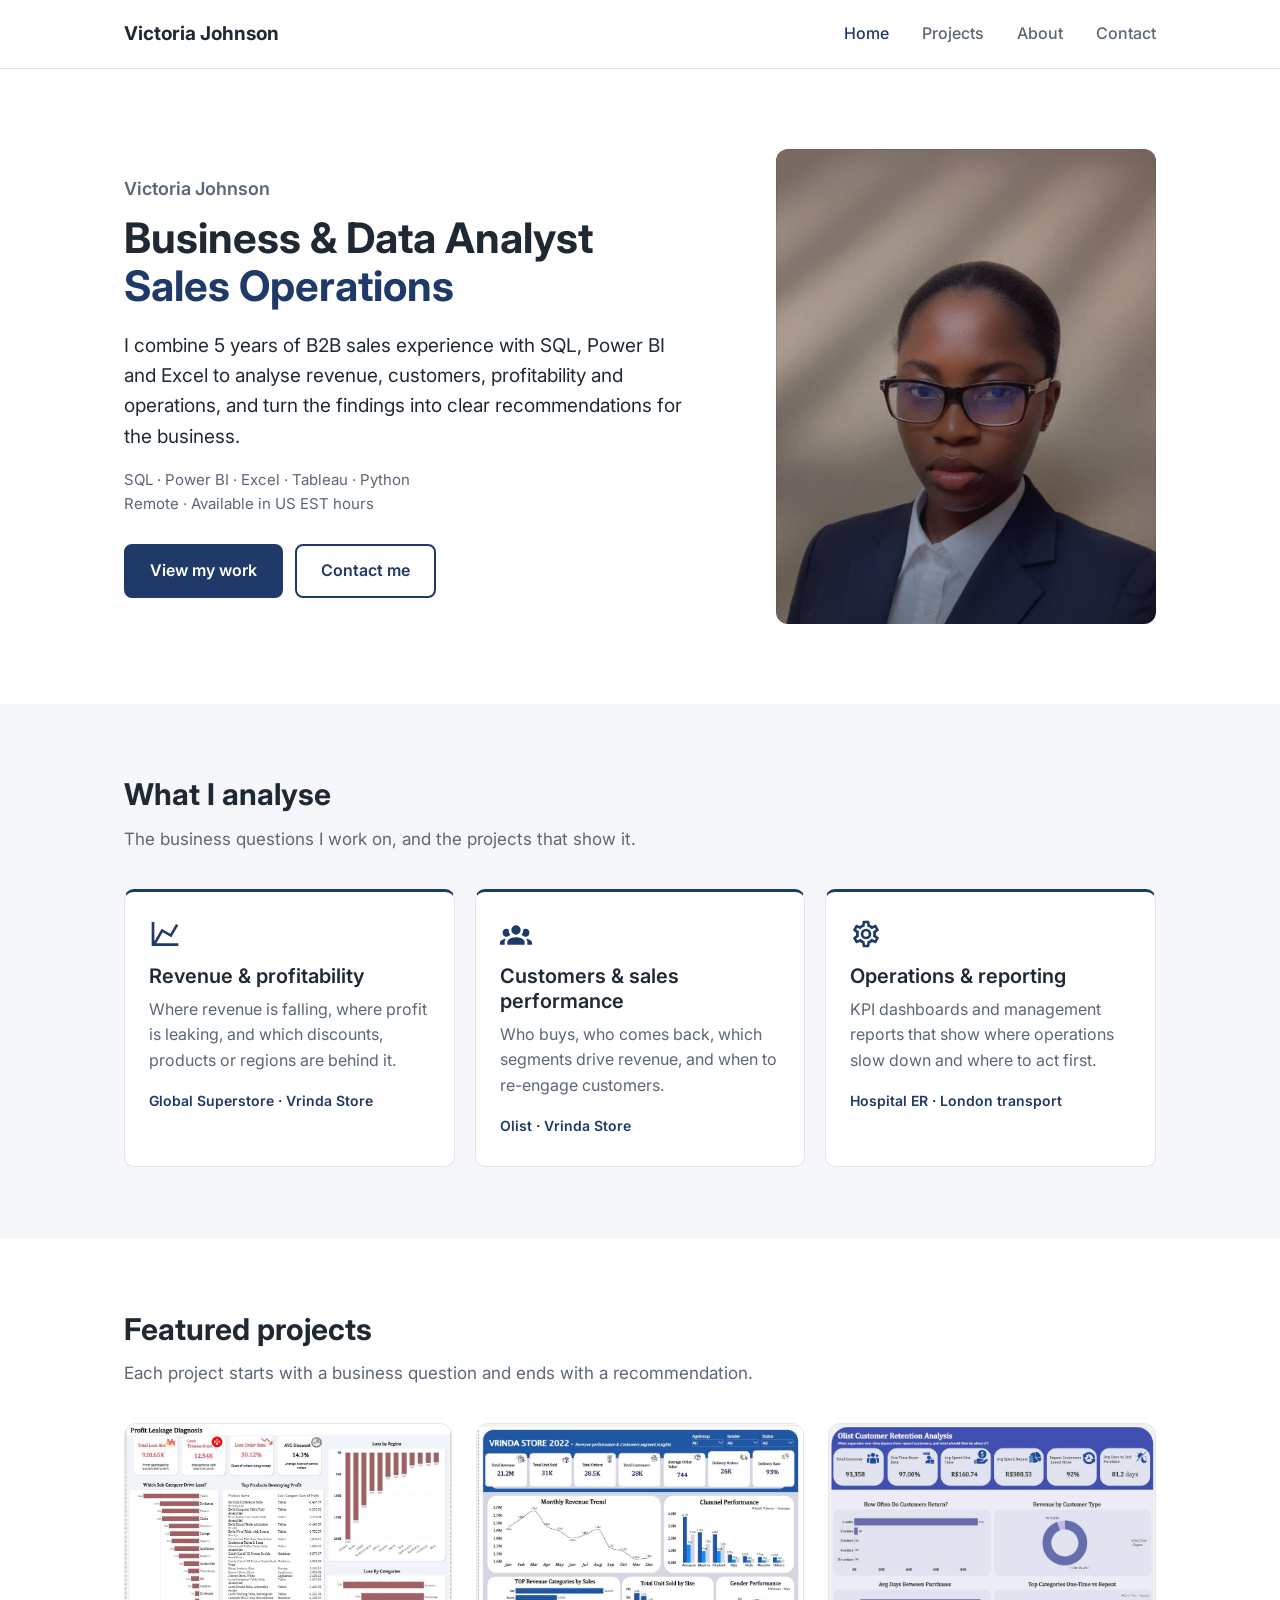
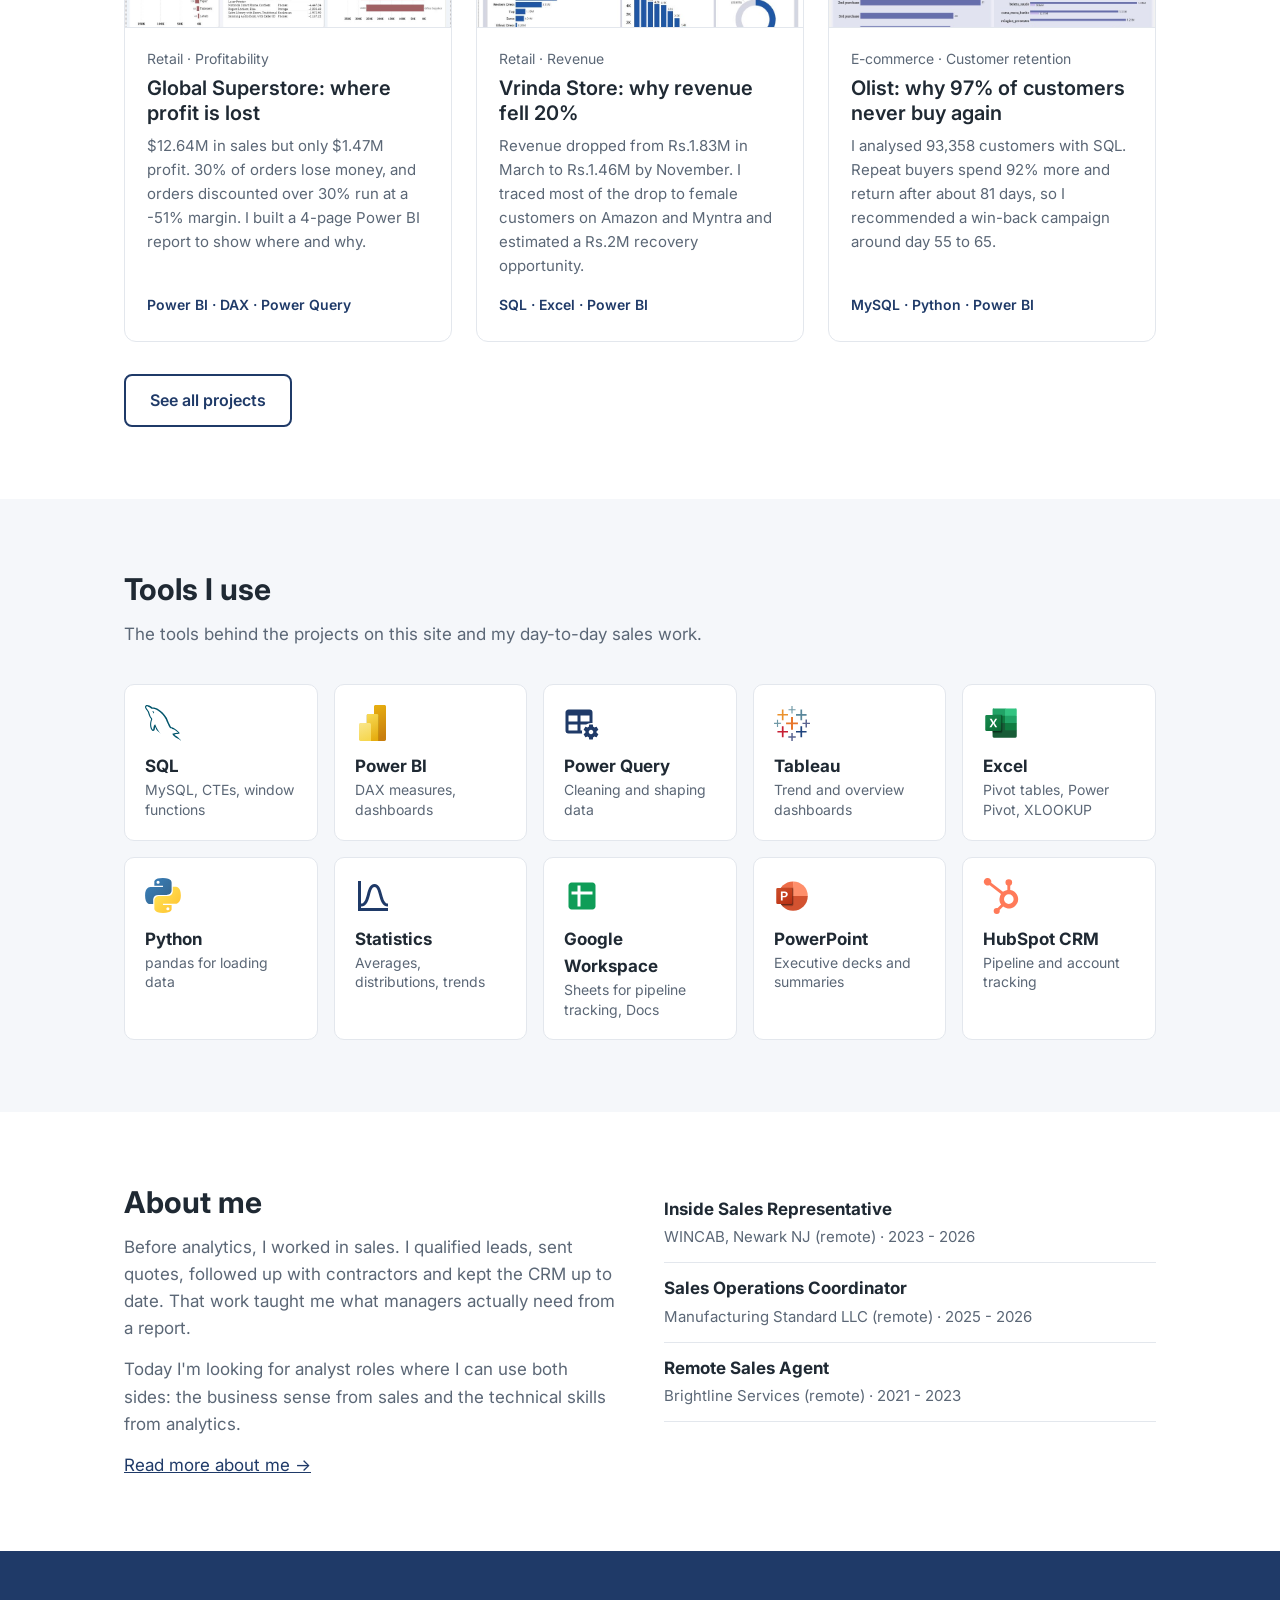
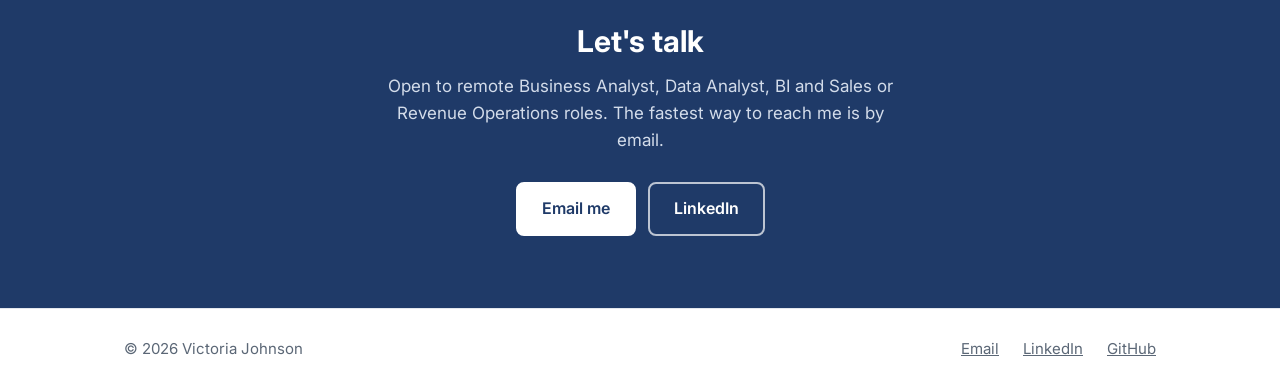
==== commit a050b260: "Add files via upload" ====
--- a/index.html
+++ b/index.html
@@ -34,7 +34,7 @@
       </div>
     </div>
     <div class="hero-photo">
-      <img src="assets/victoria-professional.jpg" alt="Victoria Johnson">
+      <img src="victoria-professional.jpg" alt="Victoria Johnson">
     </div>
   </div>
 </section>
@@ -45,19 +45,19 @@
     <p class="section-intro">The business questions I work on, and the projects that show it.</p>
     <div class="focus-areas">
       <div class="focus">
-        <img src="assets/icons/revenue.svg" alt="">
+        <img src="revenue.svg" alt="">
         <h3>Revenue &amp; profitability</h3>
         <p>Where revenue is falling, where profit is leaking, and which discounts, products or regions are behind it.</p>
         <span class="focus-links"><a href="superstore.html">Global Superstore</a> &middot; <a href="vrinda.html">Vrinda Store</a></span>
       </div>
       <div class="focus">
-        <img src="assets/icons/customers.svg" alt="">
+        <img src="customers.svg" alt="">
         <h3>Customers &amp; sales performance</h3>
         <p>Who buys, who comes back, which segments drive revenue, and when to re-engage customers.</p>
         <span class="focus-links"><a href="olist.html">Olist</a> &middot; <a href="vrinda.html">Vrinda Store</a></span>
       </div>
       <div class="focus">
-        <img src="assets/icons/operations.svg" alt="">
+        <img src="operations.svg" alt="">
         <h3>Operations &amp; reporting</h3>
         <p>KPI dashboards and management reports that show where operations slow down and where to act first.</p>
         <span class="focus-links"><a href="hospital.html">Hospital ER</a> &middot; <a href="london-crime.html">London transport</a></span>
@@ -72,7 +72,7 @@
     <p class="section-intro">Each project starts with a business question and ends with a recommendation.</p>
     <div class="projects">
       <a class="project-card" href="superstore.html">
-        <img src="assets/superstore-2-profit-leakage.jpg" alt="Global Superstore profit leakage dashboard in Power BI">
+        <img src="superstore-2-profit-leakage.jpg" alt="Global Superstore profit leakage dashboard in Power BI">
         <div class="card-body">
           <span class="card-label">Retail &middot; Profitability</span>
           <h3>Global Superstore: where profit is lost</h3>
@@ -81,7 +81,7 @@
         </div>
       </a>
       <a class="project-card" href="vrinda.html">
-        <img src="assets/vrinda-dashboard.jpg" alt="Vrinda Store revenue dashboard in Power BI">
+        <img src="vrinda-dashboard.jpg" alt="Vrinda Store revenue dashboard in Power BI">
         <div class="card-body">
           <span class="card-label">Retail &middot; Revenue</span>
           <h3>Vrinda Store: why revenue fell 20%</h3>
@@ -90,7 +90,7 @@
         </div>
       </a>
       <a class="project-card" href="olist.html">
-        <img src="assets/olist-dashboard.jpg" alt="Olist customer retention dashboard in Power BI">
+        <img src="olist-dashboard.jpg" alt="Olist customer retention dashboard in Power BI">
         <div class="card-body">
           <span class="card-label">E-commerce &middot; Customer retention</span>
           <h3>Olist: why 97% of customers never buy again</h3>
@@ -108,16 +108,16 @@
     <h2>Tools I use</h2>
     <p class="section-intro">The tools behind the projects on this site and my day-to-day sales work.</p>
     <div class="tools tools-grid">
-      <div class="tool"><img src="assets/icons/mysql.svg" alt=""><div><strong>SQL</strong><span>MySQL, CTEs, window functions</span></div></div>
-      <div class="tool"><img src="assets/icons/powerbi.svg" alt=""><div><strong>Power BI</strong><span>DAX measures, dashboards</span></div></div>
-      <div class="tool"><img src="assets/icons/power-query.svg" alt=""><div><strong>Power Query</strong><span>Cleaning and shaping data</span></div></div>
-      <div class="tool"><img src="assets/icons/tableau.svg" alt=""><div><strong>Tableau</strong><span>Trend and overview dashboards</span></div></div>
-      <div class="tool"><img src="assets/icons/excel.svg" alt=""><div><strong>Excel</strong><span>Pivot tables, Power Pivot, XLOOKUP</span></div></div>
-      <div class="tool"><img src="assets/icons/python.svg" alt=""><div><strong>Python</strong><span>pandas for loading data</span></div></div>
-      <div class="tool"><img src="assets/icons/statistics.svg" alt=""><div><strong>Statistics</strong><span>Averages, distributions, trends</span></div></div>
-      <div class="tool"><img src="assets/icons/google-sheets.svg" alt=""><div><strong>Google Workspace</strong><span>Sheets for pipeline tracking, Docs</span></div></div>
-      <div class="tool"><img src="assets/icons/powerpoint.svg" alt=""><div><strong>PowerPoint</strong><span>Executive decks and summaries</span></div></div>
-      <div class="tool"><img src="assets/icons/hubspot.svg" alt=""><div><strong>HubSpot CRM</strong><span>Pipeline and account tracking</span></div></div>
+      <div class="tool"><img src="mysql.svg" alt=""><div><strong>SQL</strong><span>MySQL, CTEs, window functions</span></div></div>
+      <div class="tool"><img src="powerbi.svg" alt=""><div><strong>Power BI</strong><span>DAX measures, dashboards</span></div></div>
+      <div class="tool"><img src="power-query.svg" alt=""><div><strong>Power Query</strong><span>Cleaning and shaping data</span></div></div>
+      <div class="tool"><img src="tableau.svg" alt=""><div><strong>Tableau</strong><span>Trend and overview dashboards</span></div></div>
+      <div class="tool"><img src="excel.svg" alt=""><div><strong>Excel</strong><span>Pivot tables, Power Pivot, XLOOKUP</span></div></div>
+      <div class="tool"><img src="python.svg" alt=""><div><strong>Python</strong><span>pandas for loading data</span></div></div>
+      <div class="tool"><img src="statistics.svg" alt=""><div><strong>Statistics</strong><span>Averages, distributions, trends</span></div></div>
+      <div class="tool"><img src="google-sheets.svg" alt=""><div><strong>Google Workspace</strong><span>Sheets for pipeline tracking, Docs</span></div></div>
+      <div class="tool"><img src="powerpoint.svg" alt=""><div><strong>PowerPoint</strong><span>Executive decks and summaries</span></div></div>
+      <div class="tool"><img src="hubspot.svg" alt=""><div><strong>HubSpot CRM</strong><span>Pipeline and account tracking</span></div></div>
     </div>
   </div>
 </section>
